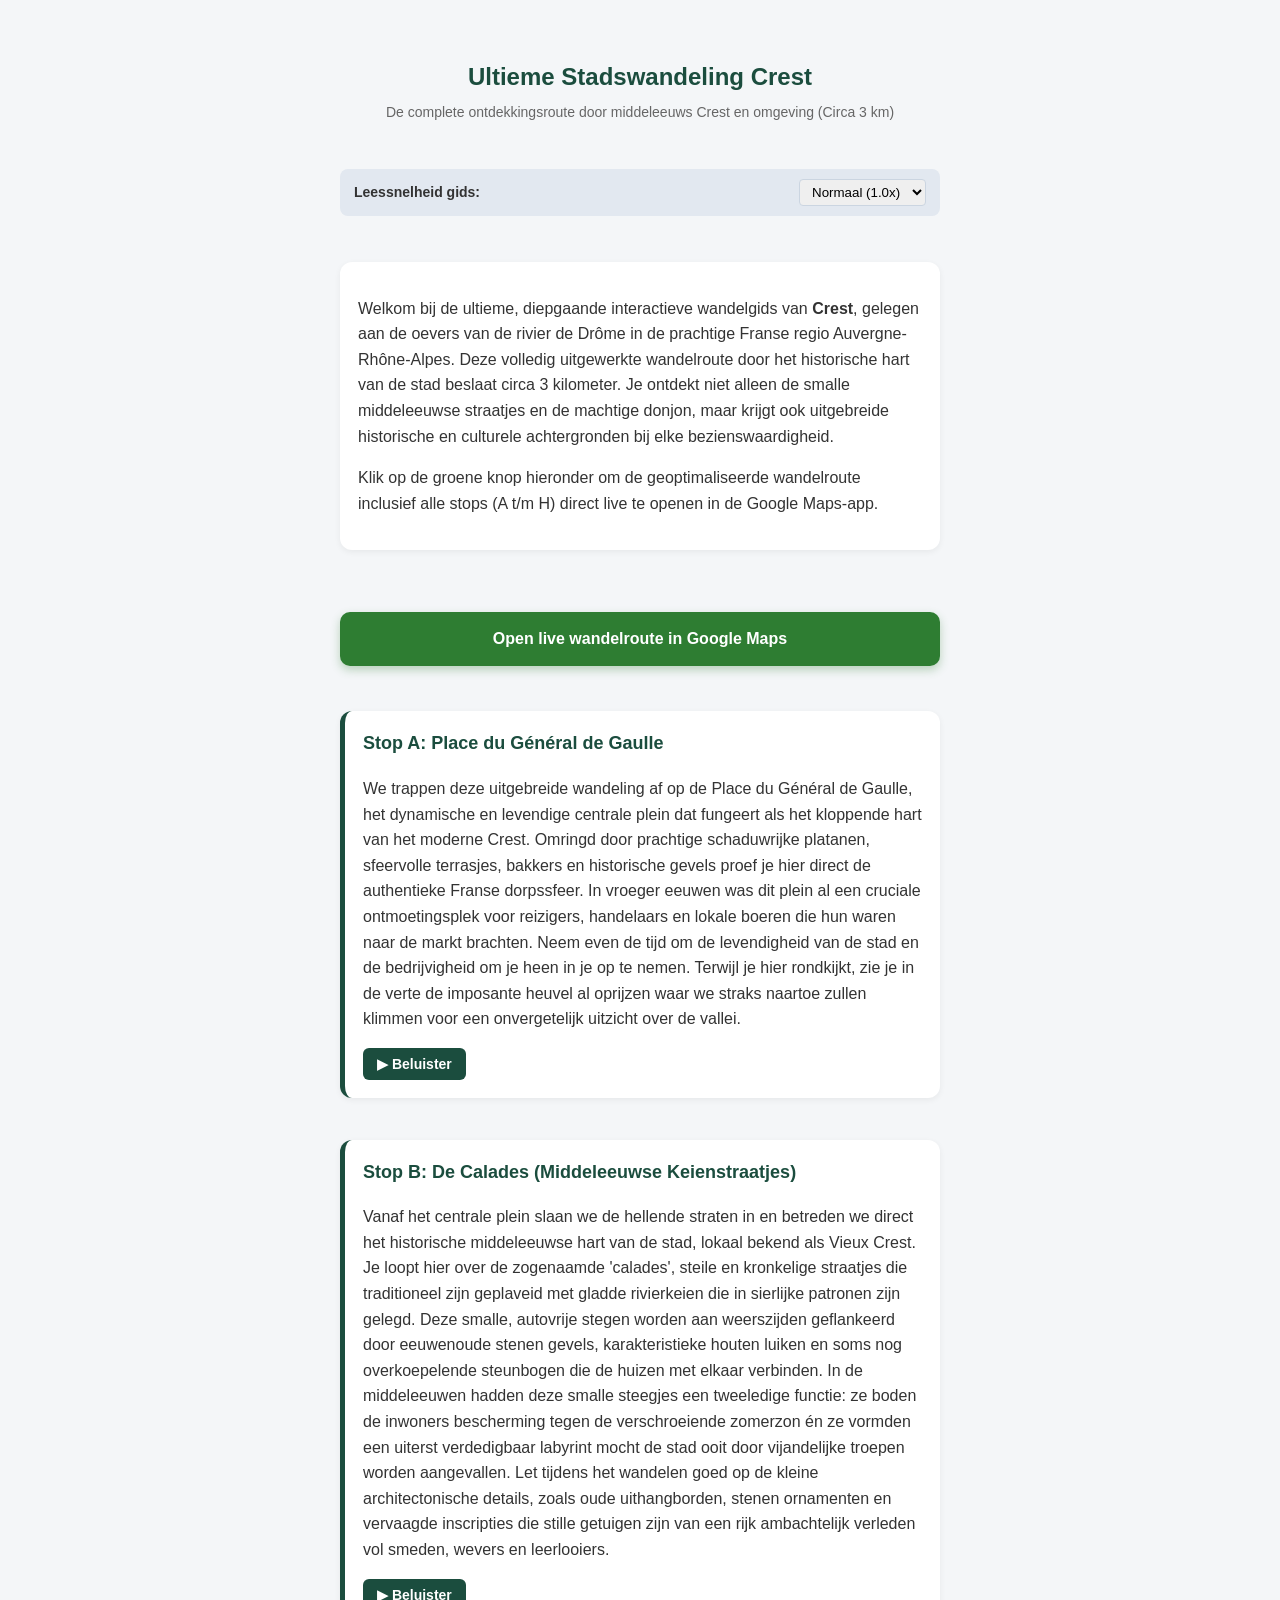
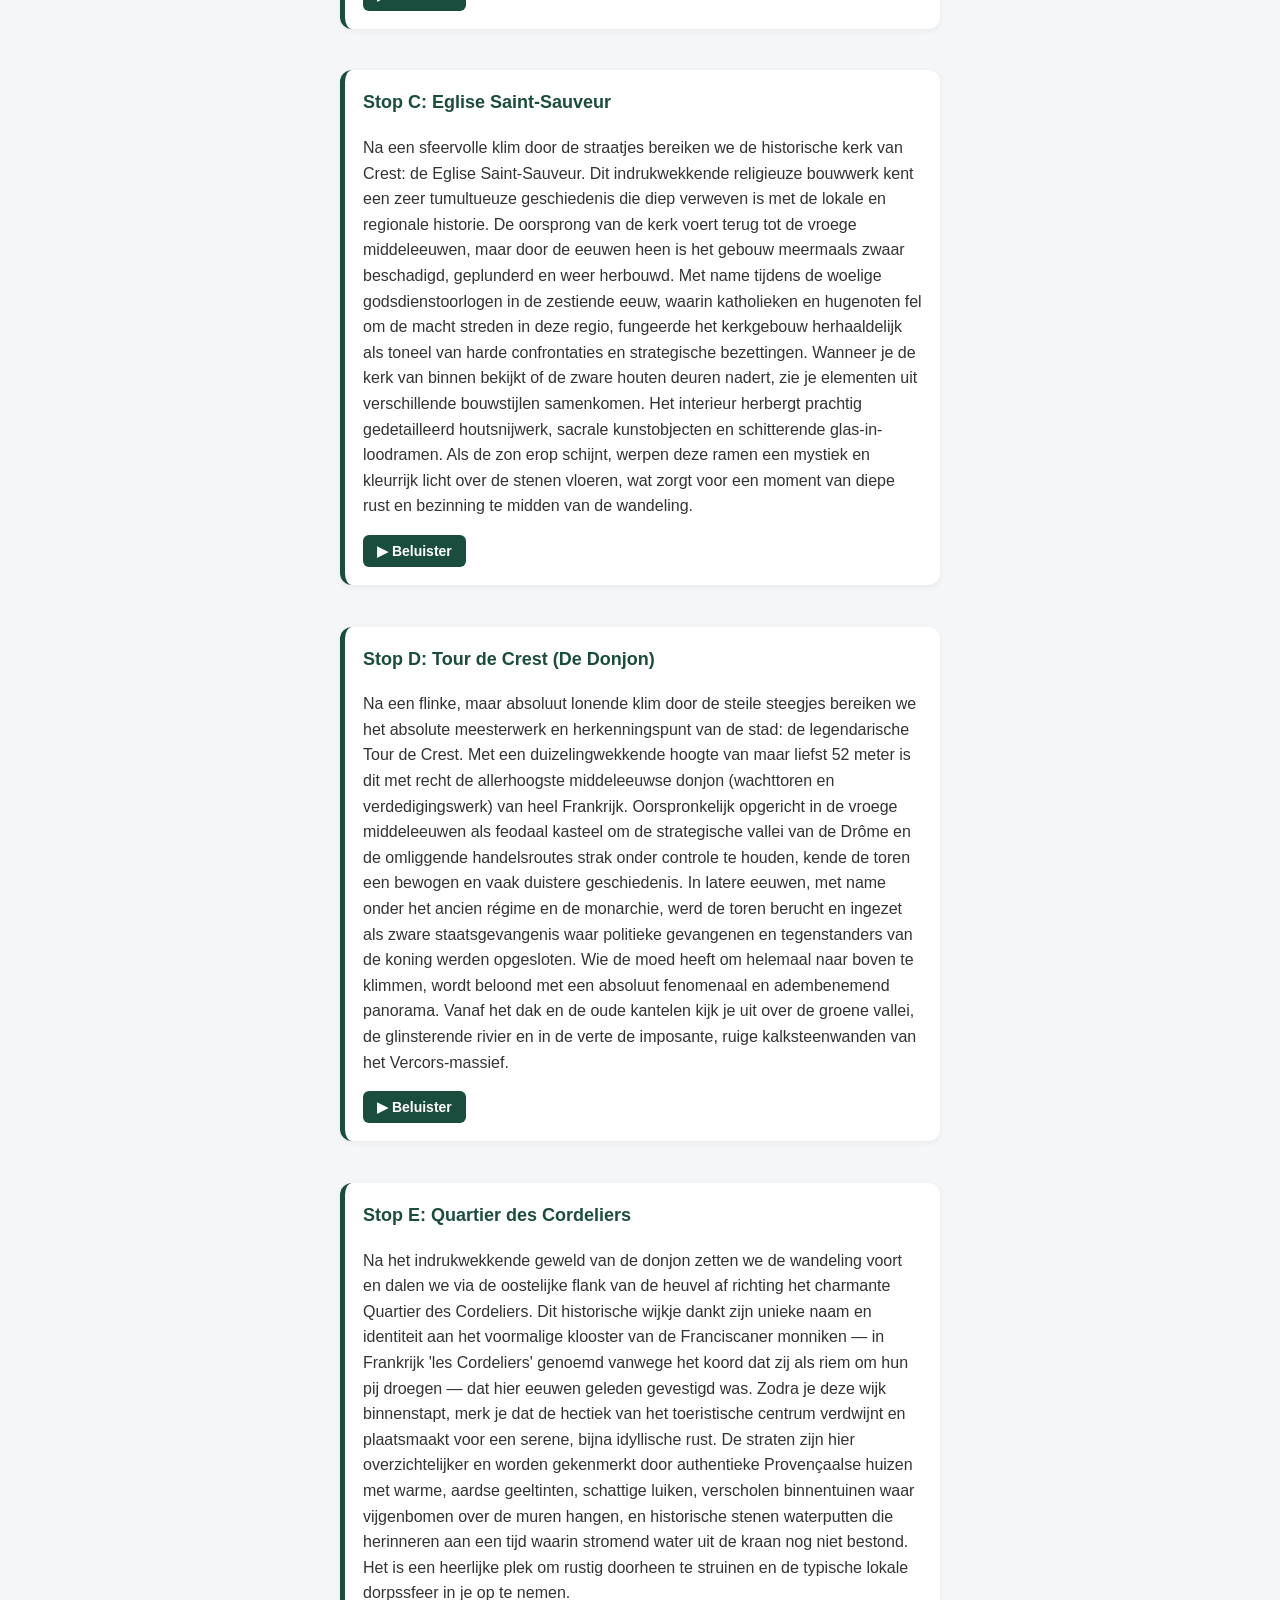
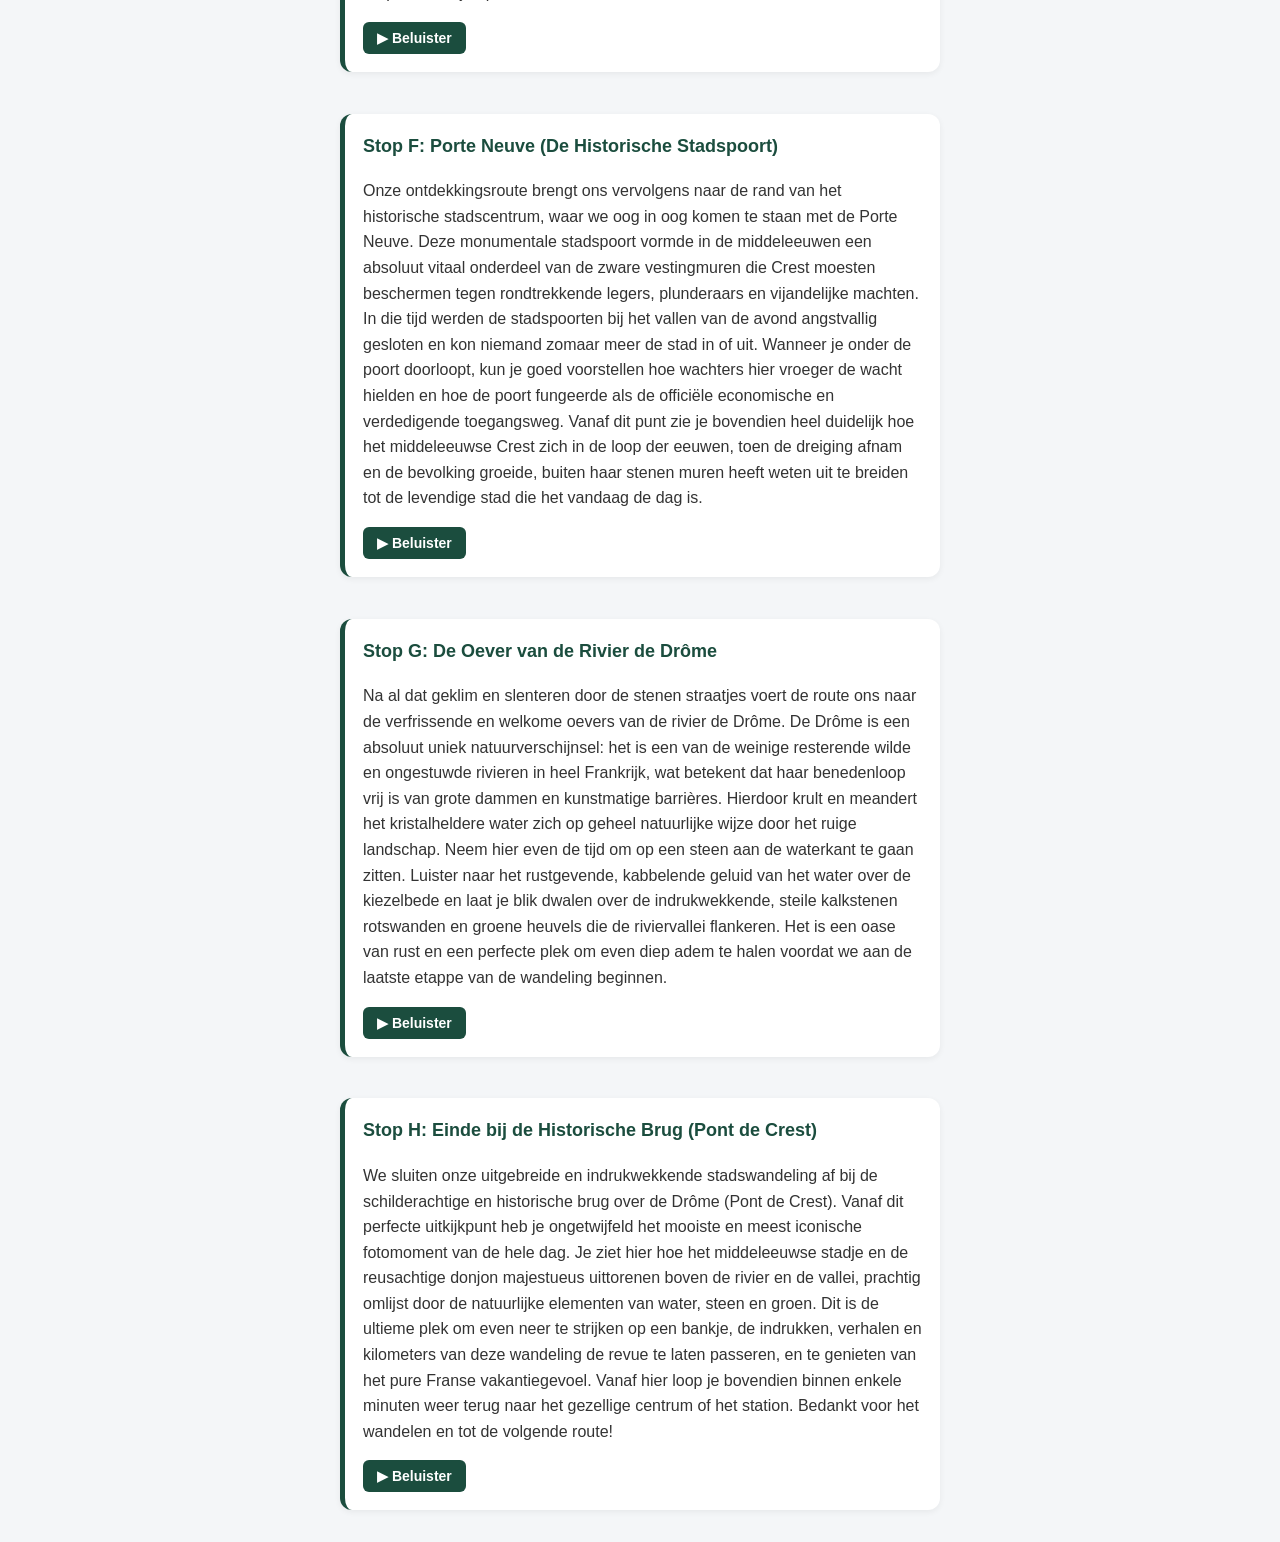
==== crest.html @ 2c59661a "Update crest.html" ====
<html lang="nl">
<head>
<meta charset="UTF-8">
<meta name="viewport" content="width=device-width, initial-scale=1.0">
<title>Ultieme Stadswandeling Crest</title>
<style>
:root {
--primary-color: #1b4d3e;
--primary-dark: #123328;
--accent-color: #2e7d32;
--bg-color: #f4f6f8;
--card-bg: #ffffff;
--text-color: #333333;
}
body {
font-family: -apple-system, BlinkMacSystemFont, "Segoe UI", Roboto, Helvetica, Arial, sans-serif;
padding: 16px;
line-height: 1.6;
color: var(--text-color);
max-width: 600px;
margin: auto;
background-color: var(--bg-color);
}
h1 {
color: var(--primary-color);
font-size: 24px;
text-align: center;
margin-bottom: 5px;
}
.subtitle {
text-align: center;
color: #666;
font-size: 14px;
margin-bottom: 20px;
}
.intro, .stop {
background: var(--card-bg);
padding: 18px;
border-radius: 12px;
margin-bottom: 16px;
box-shadow: 0 2px 6px rgba(0,0,0,0.06);
}
.stop {
border-left: 5px solid var(--primary-color);
}
.stop h3 {
margin-top: 0;
color: var(--primary-color);
font-size: 18px;
}
.btn-green {
display: block;
background-color: var(--accent-color);
color: white;
padding: 14px 20px;
text-align: center;
text-decoration: none;
font-size: 16px;
font-weight: bold;
border-radius: 10px;
margin: 20px 0;
box-shadow: 0 4px 10px rgba(46,125,50,0.3);
}
.audio-controls {
display: flex;
gap: 10px;
margin-top: 12px;
}
button.audio-btn {
background-color: var(--primary-color);
color: white;
border: none;
padding: 8px 14px;
border-radius: 6px;
cursor: pointer;
font-weight: bold;
font-size: 14px;
display: inline-flex;
align-items: center;
gap: 6px;
}
button.audio-btn.pause {
background-color: #d97706;
}
.settings-box {
background: #e2e8f0;
padding: 10px 14px;
border-radius: 8px;
margin-bottom: 20px;
font-size: 14px;
display: flex;
justify-content: space-between;
align-items: center;
}
.settings-box select {
padding: 4px 8px;
border-radius: 4px;
border: 1px solid #cbd5e1;
}
</style>
</head>
<body>
​<h1>Ultieme Stadswandeling Crest</h1>
<div class="subtitle">De complete ontdekkingsroute door middeleeuws Crest en omgeving (Circa 3 km)</div>
​<div class="settings-box">
<label for="speedSelect"><strong>Leessnelheid gids:</strong></label>
<select id="speedSelect" onchange="updateSpeed()">
<option value="0.8">Rustig (0.8x)</option>
<option value="1.0" selected>Normaal (1.0x)</option>
<option value="1.2">Vlot (1.2x)</option>
</select>
</div>
​<div class="intro">
<p>Welkom bij de ultieme, diepgaande interactieve wandelgids van <strong>Crest</strong>, gelegen aan de oevers van de rivier de Drôme in de prachtige Franse regio Auvergne-Rhône-Alpes. Deze volledig uitgewerkte wandelroute door het historische hart van de stad beslaat circa 3 kilometer. Je ontdekt niet alleen de smalle middeleeuwse straatjes en de machtige donjon, maar krijgt ook uitgebreide historische en culturele achtergronden bij elke bezienswaardigheid.</p>
<p>Klik op de groene knop hieronder om de geoptimaliseerde wandelroute inclusief alle stops (A t/m H) direct live te openen in de Google Maps-app.</p>
</div>
​<!-- Volledige Google Maps route-link met alle stops A t/m H verwerkt -->
<a class="btn-green" href="[https://www.google.com/maps/dir/?api=1&origin=Place+du+G%C3%A9n%C3%A9ral+de+Gaulle,+Crest,+France&destination=Pont+de+Crest,+Crest,+France&waypoints=Vieux+Crest,+Crest,+France](https://www.google.com/maps/dir/?api=1&origin=Place+du+G%C3%A9n%C3%A9ral+de+Gaulle,+Crest,+France&destination=Pont+de+Crest,+Crest,+France&waypoints=Vieux+Crest,+Crest,+France)|Eglise+Saint-Sauveur,+Crest,+France|Tour+de+Crest,+Crest,+France|Quartier+des+Cordeliers,+Crest,+France|Porte+Neuve,+Crest,+France|Quai+B%C3%A9ranger,+Crest,+France&travelmode=walking" target="_blank">Open live wandelroute in Google Maps</a>
​<div class="stop">
<h3>Stop A: Place du Général de Gaulle</h3>
<p>We trappen deze uitgebreide wandeling af op de Place du Général de Gaulle, het dynamische en levendige centrale plein dat fungeert als het kloppende hart van het moderne Crest. Omringd door prachtige schaduwrijke platanen, sfeervolle terrasjes, bakkers en historische gevels proef je hier direct de authentieke Franse dorpssfeer. In vroeger eeuwen was dit plein al een cruciale ontmoetingsplek voor reizigers, handelaars en lokale boeren die hun waren naar de markt brachten. Neem even de tijd om de levendigheid van de stad en de bedrijvigheid om je heen in je op te nemen. Terwijl je hier rondkijkt, zie je in de verte de imposante heuvel al oprijzen waar we straks naartoe zullen klimmen voor een onvergetelijk uitzicht over de vallei.</p>
<div class="audio-controls">
<button class="audio-btn" onclick="speakText(this, 'We trappen deze uitgebreide wandeling af op de Place du Général de Gaulle, het dynamische en levendige centrale plein dat fungeert als het kloppende hart van het moderne Crest. Omringd door prachtige schaduwrijke platanen, sfeervolle terrasjes, bakkers en historische gevels proef je hier direct de authentieke Franse dorpssfeer. In vroeger eeuwen was dit plein al een cruciale ontmoetingsplek voor reizigers, handelaars en lokale boeren die hun waren naar de markt brachten. Neem even de tijd om de levendigheid van de stad en de bedrijvigheid om je heen in je op te nemen. Terwijl je hier rondkijkt, zie je in de verte de imposante heuvel al oprijzen waar we straks naartoe zullen klimmen voor een onvergetelijk uitzicht over de vallei.')">▶ Beluister</button>
</div>
</div>
​<div class="stop">
<h3>Stop B: De Calades (Middeleeuwse Keienstraatjes)</h3>
<p>Vanaf het centrale plein slaan we de hellende straten in en betreden we direct het historische middeleeuwse hart van de stad, lokaal bekend als Vieux Crest. Je loopt hier over de zogenaamde 'calades', steile en kronkelige straatjes die traditioneel zijn geplaveid met gladde rivierkeien die in sierlijke patronen zijn gelegd. Deze smalle, autovrije stegen worden aan weerszijden geflankeerd door eeuwenoude stenen gevels, karakteristieke houten luiken en soms nog overkoepelende steunbogen die de huizen met elkaar verbinden. In de middeleeuwen hadden deze smalle steegjes een tweeledige functie: ze boden de inwoners bescherming tegen de verschroeiende zomerzon én ze vormden een uiterst verdedigbaar labyrint mocht de stad ooit door vijandelijke troepen worden aangevallen. Let tijdens het wandelen goed op de kleine architectonische details, zoals oude uithangborden, stenen ornamenten en vervaagde inscripties die stille getuigen zijn van een rijk ambachtelijk verleden vol smeden, wevers en leerlooiers.</p>
<div class="audio-controls">
<button class="audio-btn" onclick="speakText(this, 'Vanaf het centrale plein slaan we de hellende straten in en betreden we direct het historische middeleeuwse hart van de stad, lokaal bekend als Vieux Crest. Je loopt hier over de zogenaamde calades, steile en kronkelige straatjes die traditioneel zijn geplaveid met gladde rivierkeien die in sierlijke patronen zijn gelegd. Deze smalle, autovrije stegen worden aan weerszijden geflankeerd door eeuwenoude stenen gevels, karakteristieke houten luiken en soms nog overkoepelende steunbogen die de huizen met elkaar verbinden. In de middeleeuwen hadden deze smalle steegjes een tweeledige functie: ze boden de inwoners bescherming tegen de verschroeiende zomerzon én ze vormden een uiterst verdedigbaar labyrint mocht de stad ooit door vijandelijke troepen worden aangevallen. Let tijdens het wandelen goed op de kleine architectonische details, zoals oude uithangborden, stenen ornamenten en vervaagde inscripties die stille getuigen zijn van een rijk ambachtelijk verleden vol smeden, wevers en leerlooiers.')">▶ Beluister</button>
</div>
</div>
​<div class="stop">
<h3>Stop C: Eglise Saint-Sauveur</h3>
<p>Na een sfeervolle klim door de straatjes bereiken we de historische kerk van Crest: de Eglise Saint-Sauveur. Dit indrukwekkende religieuze bouwwerk kent een zeer tumultueuze geschiedenis die diep verweven is met de lokale en regionale historie. De oorsprong van de kerk voert terug tot de vroege middeleeuwen, maar door de eeuwen heen is het gebouw meermaals zwaar beschadigd, geplunderd en weer herbouwd. Met name tijdens de woelige godsdienstoorlogen in de zestiende eeuw, waarin katholieken en hugenoten fel om de macht streden in deze regio, fungeerde het kerkgebouw herhaaldelijk als toneel van harde confrontaties en strategische bezettingen. Wanneer je de kerk van binnen bekijkt of de zware houten deuren nadert, zie je elementen uit verschillende bouwstijlen samenkomen. Het interieur herbergt prachtig gedetailleerd houtsnijwerk, sacrale kunstobjecten en schitterende glas-in-loodramen. Als de zon erop schijnt, werpen deze ramen een mystiek en kleurrijk licht over de stenen vloeren, wat zorgt voor een moment van diepe rust en bezinning te midden van de wandeling.</p>
<div class="audio-controls">
<button class="audio-btn" onclick="speakText(this, 'Na een sfeervolle klim door de straatjes bereiken we de historische kerk van Crest: de Eglise Saint-Sauveur. Dit indrukwekkende religieuze bouwwerk kent een zeer tumultueuze geschiedenis die diep verweven is met de lokale en regionale historie. De oorsprong van de kerk voert terug tot de vroege middeleeuwen, maar door de eeuwen heen is het gebouw meermaals zwaar beschadigd, geplunderd en weer herbouwd. Met name tijdens de woelige godsdienstoorlogen in de zestiende eeuw, waarin katholieken en hugenoten fel om de macht streden in deze regio, fungeerde het kerkgebouw herhaaldelijk als toneel van harde confrontaties en strategische bezettingen. Wanneer je de kerk van binnen bekijkt of de zware houten deuren nadert, zie je elementen uit verschillende bouwstijlen samenkomen. Het interieur herbergt prachtig gedetailleerd houtsnijwerk, sacrale kunstobjecten en schitterende glas-in-loodramen. Als de zon erop schijnt, werpen deze ramen een mystiek en kleurrijk licht over de stenen vloeren, wat zorgt voor een moment van diepe rust en bezinning te midden van de wandeling.')">▶ Beluister</button>
</div>
</div>
​<div class="stop">
<h3>Stop D: Tour de Crest (De Donjon)</h3>
<p>Na een flinke, maar absoluut lonende klim door de steile steegjes bereiken we het absolute meesterwerk en herkenningspunt van de stad: de legendarische Tour de Crest. Met een duizelingwekkende hoogte van maar liefst 52 meter is dit met recht de allerhoogste middeleeuwse donjon (wachttoren en verdedigingswerk) van heel Frankrijk. Oorspronkelijk opgericht in de vroege middeleeuwen als feodaal kasteel om de strategische vallei van de Drôme en de omliggende handelsroutes strak onder controle te houden, kende de toren een bewogen en vaak duistere geschiedenis. In latere eeuwen, met name onder het ancien régime en de monarchie, werd de toren berucht en ingezet als zware staatsgevangenis waar politieke gevangenen en tegenstanders van de koning werden opgesloten. Wie de moed heeft om helemaal naar boven te klimmen, wordt beloond met een absoluut fenomenaal en adembenemend panorama. Vanaf het dak en de oude kantelen kijk je uit over de groene vallei, de glinsterende rivier en in de verte de imposante, ruige kalksteenwanden van het Vercors-massief.</p>
<div class="audio-controls">
<button class="audio-btn" onclick="speakText(this, 'Na een flinke, maar absoluut lonende klim door de steile steegjes bereiken we het absolute meesterwerk en herkenningspunt van de stad: de legendarische Tour de Crest. Met een duizelingwekkende hoogte van maar liefst 52 meter is dit met recht de allerhoogste middeleeuwse donjon van heel Frankrijk. Oorspronkelijk opgericht in de vroege middeleeuwen als feodaal kasteel om de strategische vallei van de Drôme en de omliggende handelsroutes strak onder controle te houden, kende de toren een bewogen en vaak duistere geschiedenis. In latere eeuwen, met name onder het ancien régime en de monarchie, werd de toren berucht en ingezet als zware staatsgevangenis waar politieke gevangenen en tegenstanders van de koning werden opgesloten. Wie de moed heeft om helemaal naar boven te klimmen, wordt beloond met een absoluut fenomenaal en adembenemend panorama. Vanaf het dak en de oude kantelen kijk je uit over de groene vallei, de glinsterende rivier en in de verte de imposante, ruige kalksteenwanden van het Vercors-massief.')">▶ Beluister</button>
</div>
</div>
​<div class="stop">
<h3>Stop E: Quartier des Cordeliers</h3>
<p>Na het indrukwekkende geweld van de donjon zetten we de wandeling voort en dalen we via de oostelijke flank van de heuvel af richting het charmante Quartier des Cordeliers. Dit historische wijkje dankt zijn unieke naam en identiteit aan het voormalige klooster van de Franciscaner monniken — in Frankrijk 'les Cordeliers' genoemd vanwege het koord dat zij als riem om hun pij droegen — dat hier eeuwen geleden gevestigd was. Zodra je deze wijk binnenstapt, merk je dat de hectiek van het toeristische centrum verdwijnt en plaatsmaakt voor een serene, bijna idyllische rust. De straten zijn hier overzichtelijker en worden gekenmerkt door authentieke Provençaalse huizen met warme, aardse geeltinten, schattige luiken, verscholen binnentuinen waar vijgenbomen over de muren hangen, en historische stenen waterputten die herinneren aan een tijd waarin stromend water uit de kraan nog niet bestond. Het is een heerlijke plek om rustig doorheen te struinen en de typische lokale dorpssfeer in je op te nemen.</p>
<div class="audio-controls">
<button class="audio-btn" onclick="speakText(this, 'Na het indrukwekkende geweld van de donjon zetten we de wandeling voort en dalen we via de oostelijke flank van de heuvel af richting het charmante Quartier des Cordeliers. Dit historische wijkje dankt zijn unieke naam en identiteit aan het voormalige klooster van de Franciscaner monniken, die hier eeuwen geleden gevestigd waren. Zodra je deze wijk binnenstapt, merk je dat de hectiek van het toeristische centrum verdwijnt en plaatsmaakt voor een serene, bijna idyllische rust. De straten zijn hier overzichtelijker en worden gekenmerkt door authentieke Provençaalse huizen met warme aardse geeltinten, schattige luiken, verscholen binnentuinen waar vijgenbomen over de muren hangen, en historische stenen waterputten die herinneren aan een tijd waarin stromend water uit de kraan nog niet bestond. Het is een heerlijke plek om rustig doorheen te struinen en de typische lokale dorpssfeer in je op te nemen.')">▶ Beluister</button>
</div>
</div>
​<div class="stop">
<h3>Stop F: Porte Neuve (De Historische Stadspoort)</h3>
<p>Onze ontdekkingsroute brengt ons vervolgens naar de rand van het historische stadscentrum, waar we oog in oog komen te staan met de Porte Neuve. Deze monumentale stadspoort vormde in de middeleeuwen een absoluut vitaal onderdeel van de zware vestingmuren die Crest moesten beschermen tegen rondtrekkende legers, plunderaars en vijandelijke machten. In die tijd werden de stadspoorten bij het vallen van de avond angstvallig gesloten en kon niemand zomaar meer de stad in of uit. Wanneer je onder de poort doorloopt, kun je goed voorstellen hoe wachters hier vroeger de wacht hielden en hoe de poort fungeerde als de officiële economische en verdedigende toegangsweg. Vanaf dit punt zie je bovendien heel duidelijk hoe het middeleeuwse Crest zich in de loop der eeuwen, toen de dreiging afnam en de bevolking groeide, buiten haar stenen muren heeft weten uit te breiden tot de levendige stad die het vandaag de dag is.</p>
<div class="audio-controls">
<button class="audio-btn" onclick="speakText(this, 'Onze ontdekkingsroute brengt ons vervolgens naar de rand van het historische stadscentrum, waar we oog in oog komen te staan met de Porte Neuve. Deze monumentale stadspoort vormde in de middeleeuwen een absoluut vitaal onderdeel van de zware vestingmuren die Crest moesten beschermen tegen rondtrekkende legers, plunderaars en vijandelijke machten. In die tijd werden de stadspoorten bij het vallen van de avond angstvallig gesloten en kon niemand zomaar meer de stad in of uit. Wanneer je onder de poort doorloopt, kun je goed voorstellen hoe wachters hier vroeger de wacht hielden en hoe de poort fungeerde als de officiële economische en verdedigende toegangsweg. Vanaf dit punt zie je bovendien heel duidelijk hoe het middeleeuwse Crest zich in de loop der eeuwen, toen de dreiging afnam en de bevolking groeide, buiten haar stenen muren heeft weten uit te breiden tot de levendige stad die het vandaag de dag is.')">▶ Beluister</button>
</div>
</div>
​<div class="stop">
<h3>Stop G: De Oever van de Rivier de Drôme</h3>
<p>Na al dat geklim en slenteren door de stenen straatjes voert de route ons naar de verfrissende en welkome oevers van de rivier de Drôme. De Drôme is een absoluut uniek natuurverschijnsel: het is een van de weinige resterende wilde en ongestuwde rivieren in heel Frankrijk, wat betekent dat haar benedenloop vrij is van grote dammen en kunstmatige barrières. Hierdoor krult en meandert het kristalheldere water zich op geheel natuurlijke wijze door het ruige landschap. Neem hier even de tijd om op een steen aan de waterkant te gaan zitten. Luister naar het rustgevende, kabbelende geluid van het water over de kiezelbede en laat je blik dwalen over de indrukwekkende, steile kalkstenen rotswanden en groene heuvels die de riviervallei flankeren. Het is een oase van rust en een perfecte plek om even diep adem te halen voordat we aan de laatste etappe van de wandeling beginnen.</p>
<div class="audio-controls">
<button class="audio-btn" onclick="speakText(this, 'Na al dat geklim en slenteren door de stenen straatjes voert de route ons naar de verfrissende en welkome oevers van de rivier de Drôme. De Drôme is een absoluut uniek natuurverschijnsel: het is een van de weinige resterende wilde en ongestuwde rivieren in heel Frankrijk, wat betekent dat haar benedenloop vrij is van grote dammen en kunstmatige barrières. Hierdoor krult en meandert het kristalheldere water zich op geheel natuurlijke wijze door het ruige landschap. Neem hier even de tijd om op een steen aan de waterkant te gaan zitten. Luister naar het rustgevende, kabbelende geluid van het water over de kiezelbede en laat je blik dwalen over de indrukwekkende, steile kalkstenen rotswanden en groene heuvels die de riviervallei flankeren. Het is een oase van rust en een perfecte plek om even diep adem te halen voordat we aan de laatste etappe van de wandeling beginnen.')">▶ Beluister</button>
</div>
</div>
​<div class="stop">
<h3>Stop H: Einde bij de Historische Brug (Pont de Crest)</h3>
<p>We sluiten onze uitgebreide en indrukwekkende stadswandeling af bij de schilderachtige en historische brug over de Drôme (Pont de Crest). Vanaf dit perfecte uitkijkpunt heb je ongetwijfeld het mooiste en meest iconische fotomoment van de hele dag. Je ziet hier hoe het middeleeuwse stadje en de reusachtige donjon majestueus uittorenen boven de rivier en de vallei, prachtig omlijst door de natuurlijke elementen van water, steen en groen. Dit is de ultieme plek om even neer te strijken op een bankje, de indrukken, verhalen en kilometers van deze wandeling de revue te laten passeren, en te genieten van het pure Franse vakantiegevoel. Vanaf hier loop je bovendien binnen enkele minuten weer terug naar het gezellige centrum of het station. Bedankt voor het wandelen en tot de volgende route!</p>
<div class="audio-controls"> 
<button class="audio-btn" onclick="speakText(this, 'We sluiten onze uitgebreide en indrukwekkende stadswandeling af bij de schilderachtige en historische brug over de Drôme. Vanaf dit perfecte uitkijkpunt heb je ongetwijfeld het mooiste en meest iconische fotomoment van de hele dag. Je ziet hier hoe het middeleeuwse stadje en de reusachtige donjon majestueus uittorenen boven de rivier en de vallei, prachtig omlijst door de natuurlijke elementen van water, steen en groen. Dit is de ultieme plek om even neer te strijken op een bankje, de indrukken, verhalen en kilometers van deze wandeling de revue te laten passeren, en te genieten van het pure Franse vakantiegevoel. Vanaf hier loop je bovendien binnen enkele minuten weer terug naar het gezellige centrum of het station. Bedankt voor het wandelen en tot de volgende route!')">▶ Beluister</button>
</div>
</div>
<script>
let currentUtterance = null;
let speechRate = 1.0;
function updateSpeed() {
speechRate = parseFloat(document.getElementById('speedSelect').value);
}
function speakText(button, text) {
if (!('speechSynthesis' in window)) {
alert("Spraak wordt helaas niet ondersteund door jouw browser.");
return;
}
if (window.speechSynthesis.speaking) {
window.speechSynthesis.cancel();
if (currentUtterance && currentUtterance.activeButton === button) {
button.innerHTML = "▶ Beluister";
button.classList.remove('pause');
currentUtterance = null;
return;
}
}
document.querySelectorAll('.audio-btn').forEach(btn => {
btn.innerHTML = "▶ Beluister";
btn.classList.remove('pause');
});
const utterance = new SpeechSynthesisUtterance(text);
utterance.lang = 'nl-NL';
utterance.rate = speechRate;
utterance.activeButton = button;
utterance.onend = function() {
button.innerHTML = "▶ Beluister";
button.classList.remove('pause');
currentUtterance = null;
};
currentUtterance = utterance;
button.innerHTML = "⏹ Stop";
button.classList.add('pause');
window.speechSynthesis.speak(utterance);
}
</script>
</body>
</html>
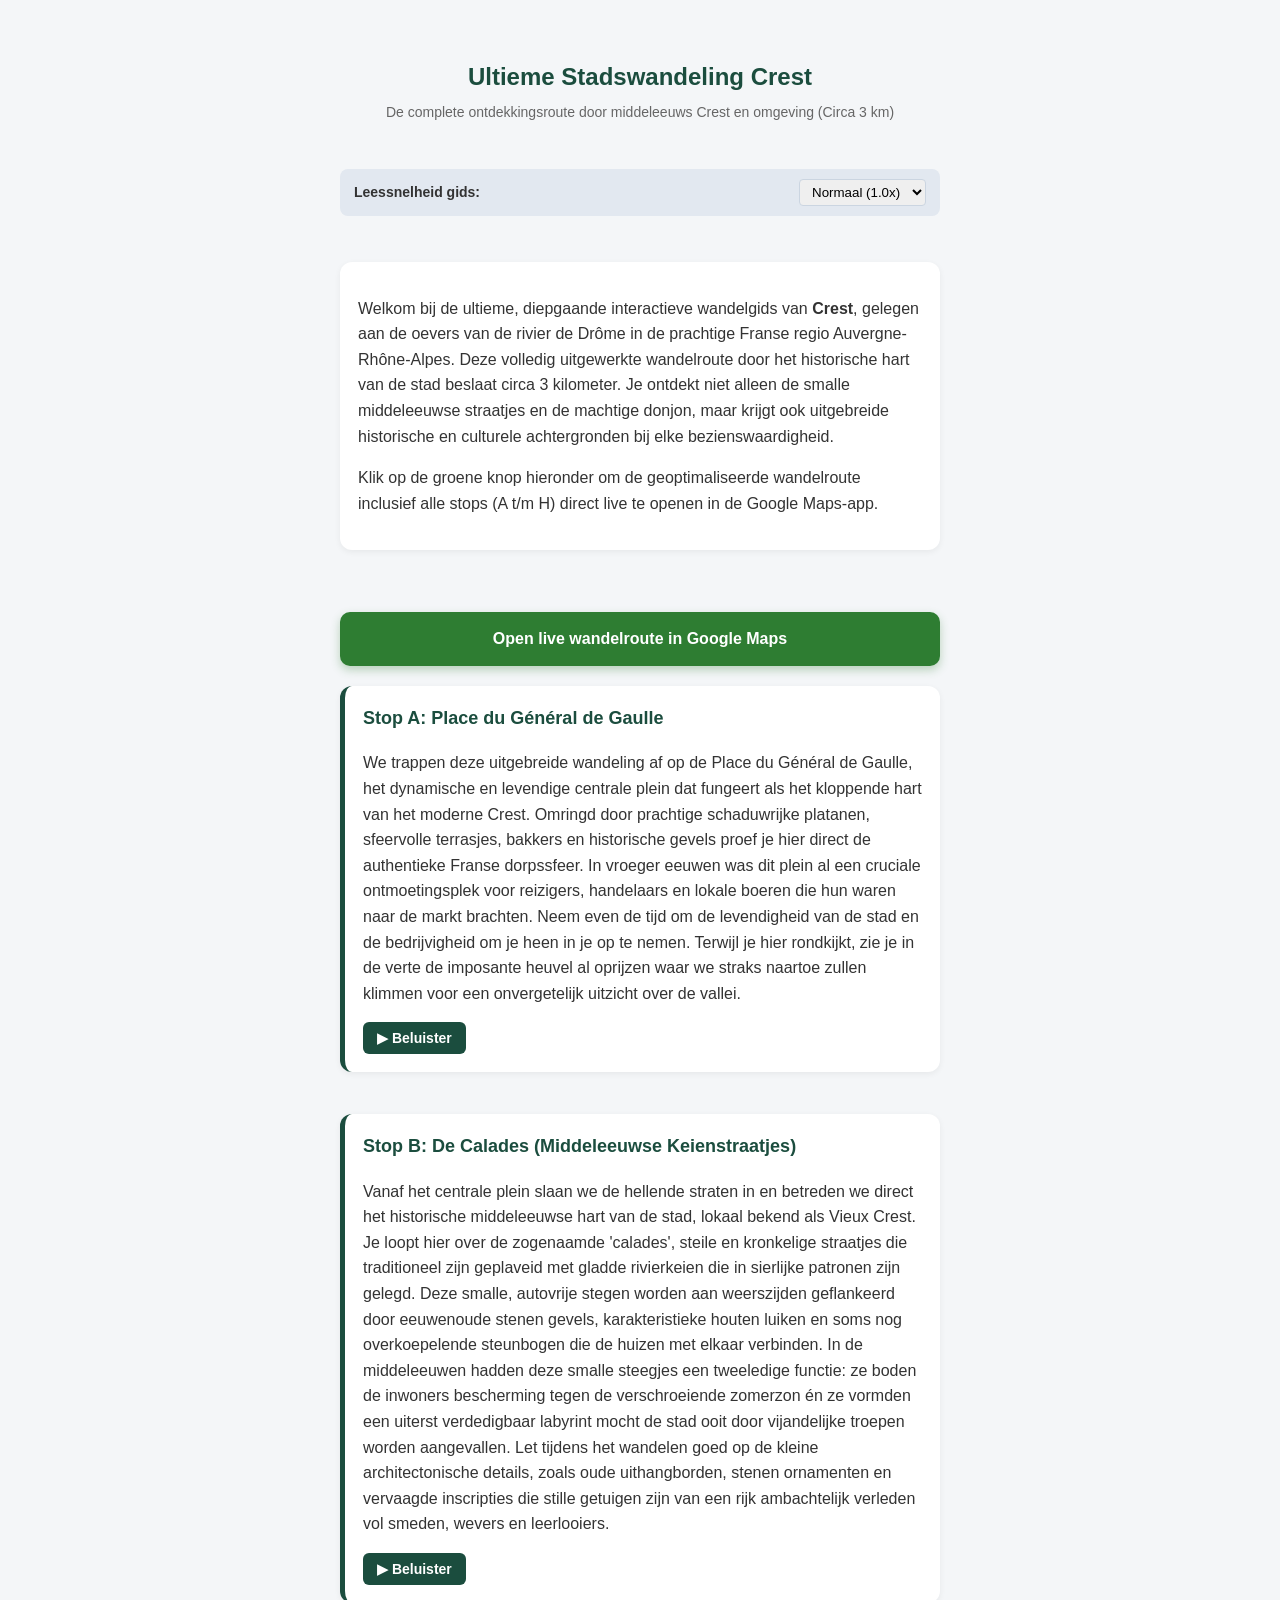
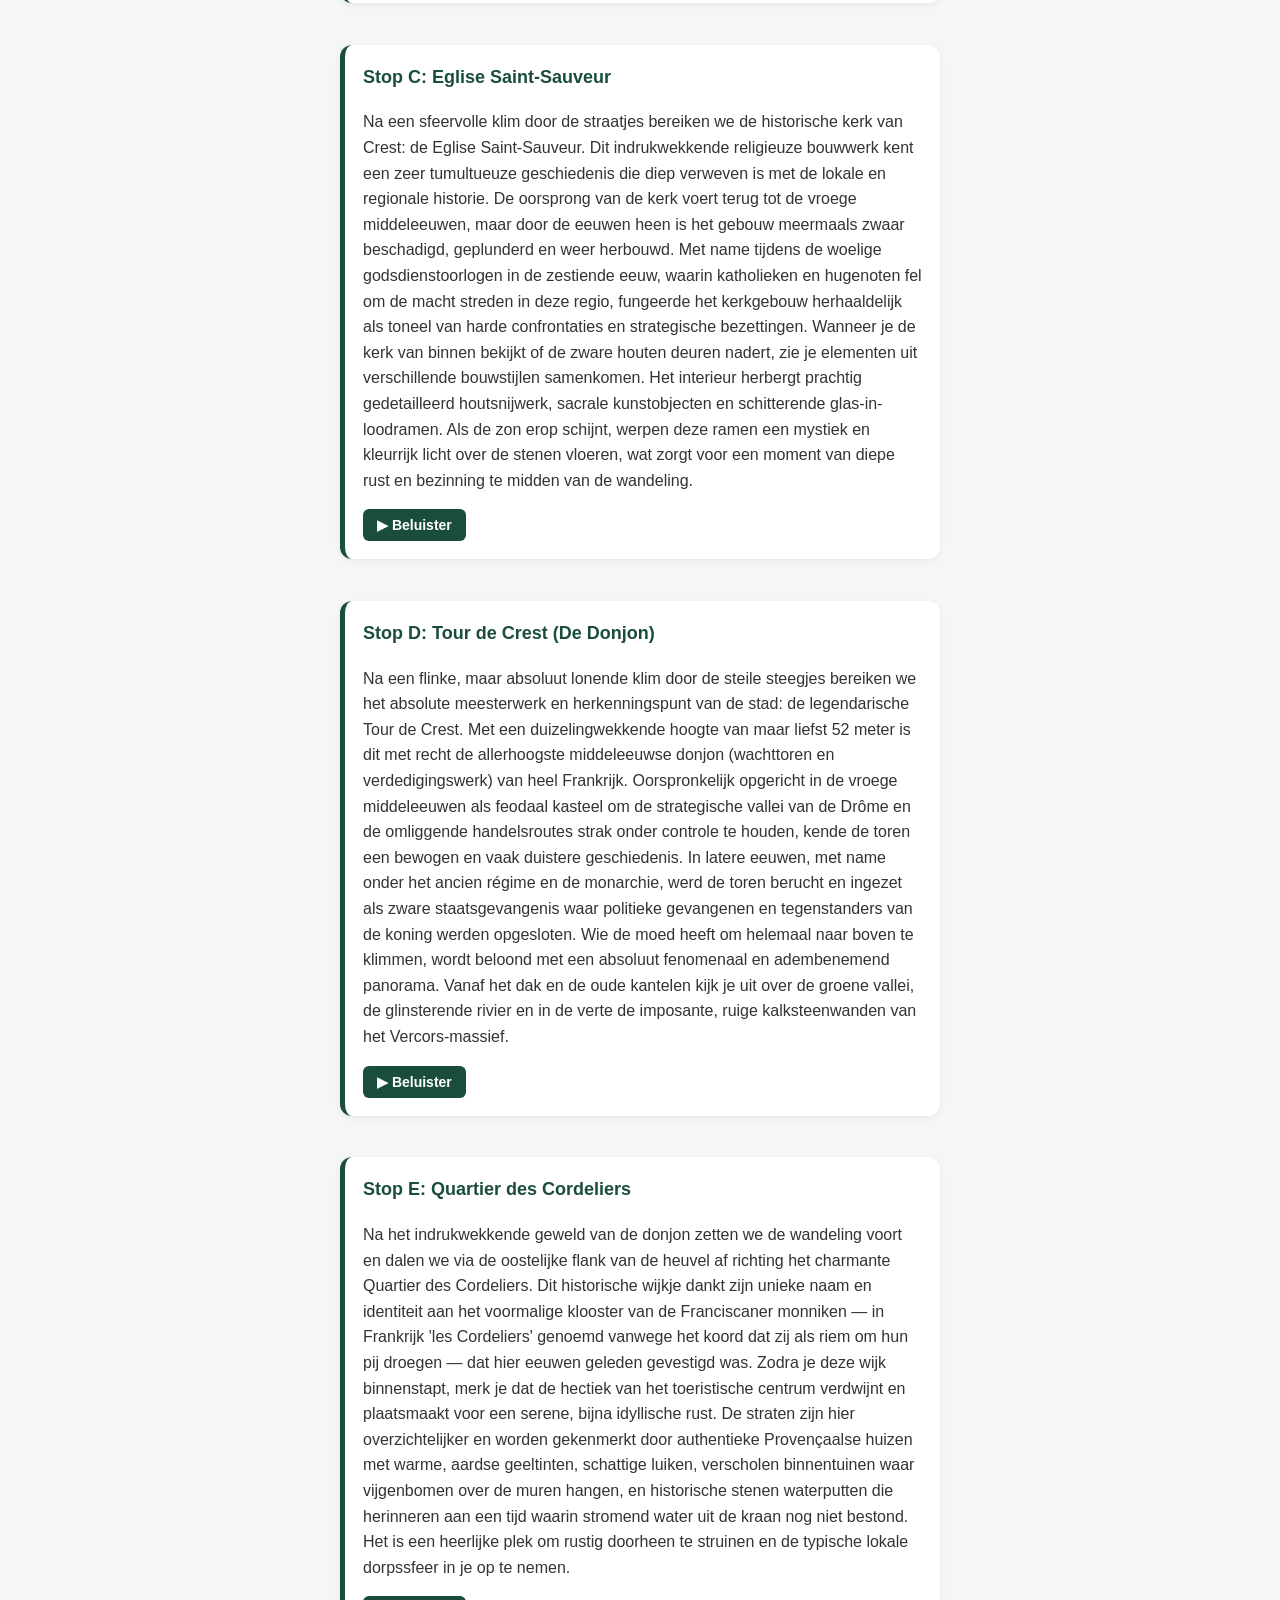
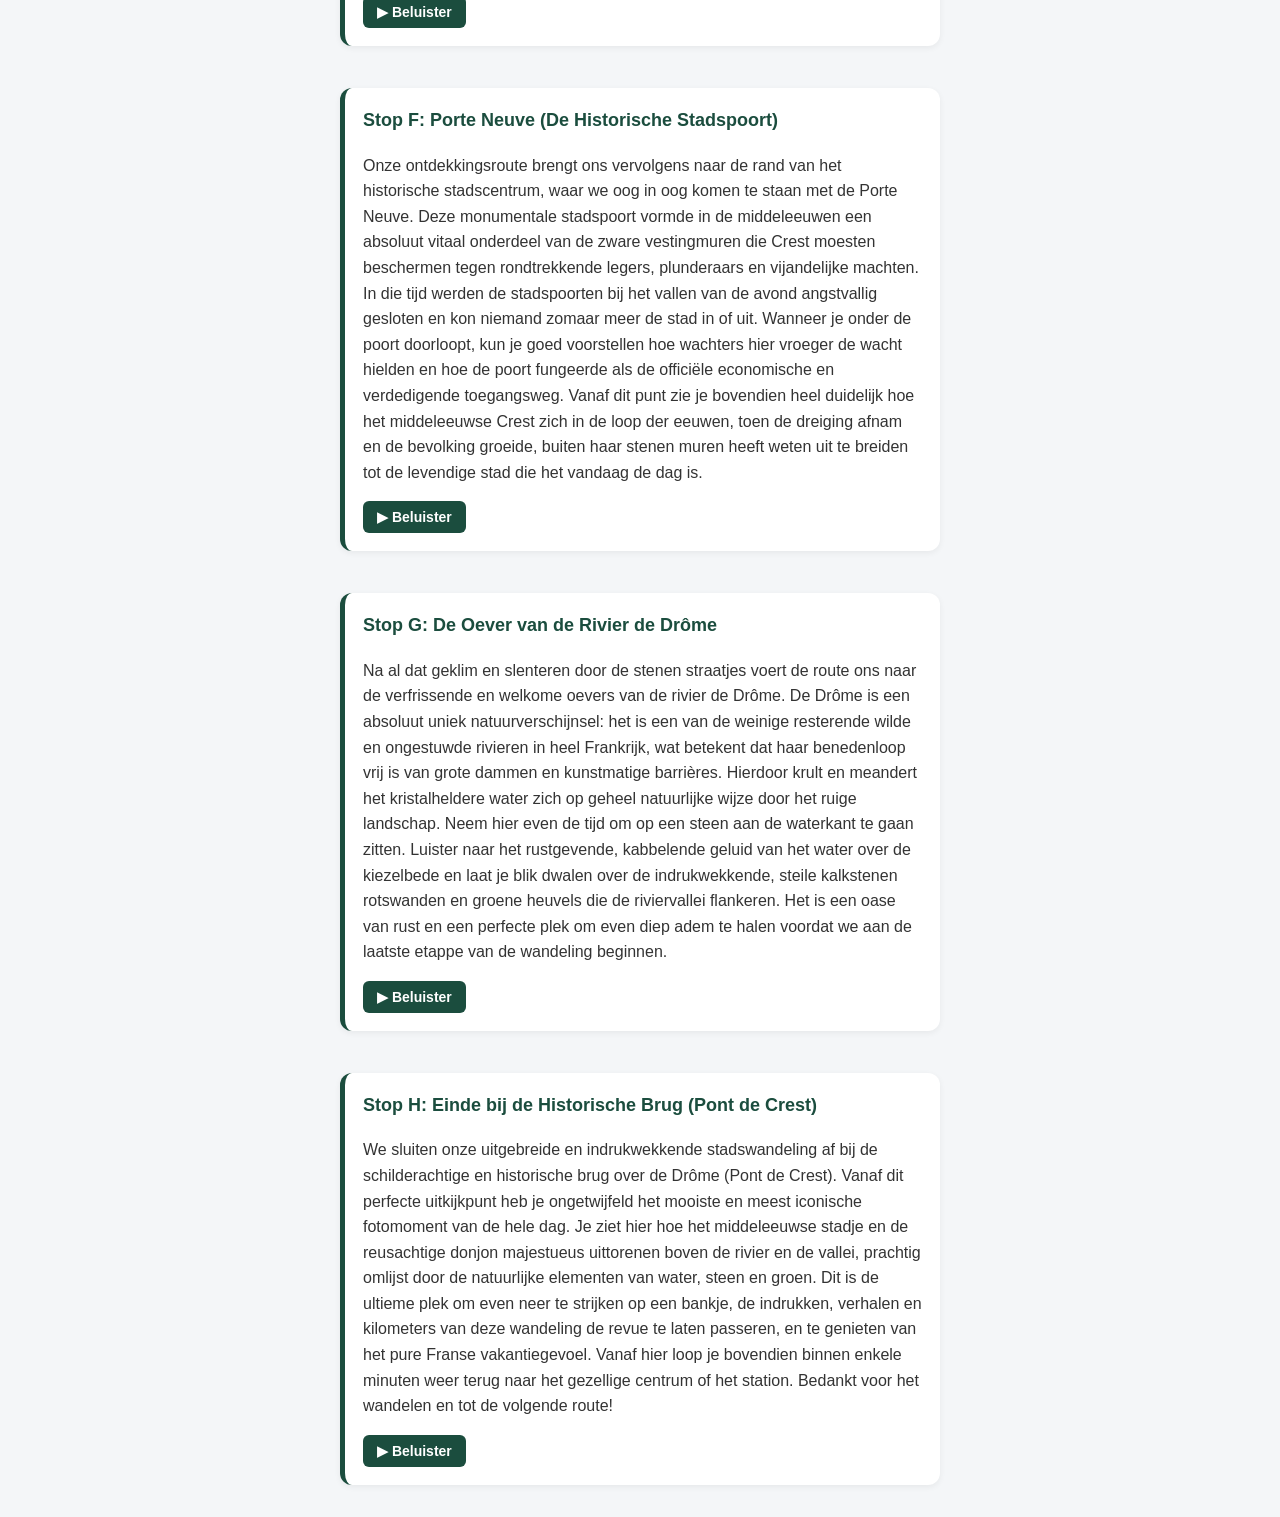
==== commit a63353d8: "Update crest.html" ====
--- a/crest.html
+++ b/crest.html
@@ -115,8 +115,8 @@
 <p>Klik op de groene knop hieronder om de geoptimaliseerde wandelroute inclusief alle stops (A t/m H) direct live te openen in de Google Maps-app.</p>
 </div>
 ​<!-- Volledige Google Maps route-link met alle stops A t/m H verwerkt -->
-<a class="btn-green" href="[https://www.google.com/maps/dir/?api=1&origin=Place+du+G%C3%A9n%C3%A9ral+de+Gaulle,+Crest,+France&destination=Pont+de+Crest,+Crest,+France&waypoints=Vieux+Crest,+Crest,+France](https://www.google.com/maps/dir/?api=1&origin=Place+du+G%C3%A9n%C3%A9ral+de+Gaulle,+Crest,+France&destination=Pont+de+Crest,+Crest,+France&waypoints=Vieux+Crest,+Crest,+France)|Eglise+Saint-Sauveur,+Crest,+France|Tour+de+Crest,+Crest,+France|Quartier+des+Cordeliers,+Crest,+France|Porte+Neuve,+Crest,+France|Quai+B%C3%A9ranger,+Crest,+France&travelmode=walking" target="_blank">Open live wandelroute in Google Maps</a>
-​<div class="stop">
+​<a class="btn-green" href="https://www.google.com/maps/dir/?api=1&origin=Place+du+G%C3%A9n%C3%A9ral+de+Gaulle%2C+26400+Crest%2C+France&destination=Pont+de+Crest%2C+26400+Crest%2C+France&waypoints=Rue+de+l%27H%C3%B4tel+de+Ville%2C+26400+Crest%2C+France%7C%C3%89glise+Saint-Sauveur%2C+26400+Crest%2C+France%7CTour+de+Crest%2C+26400+Crest%2C+France%7CRue+des+Cordeliers%2C+26400+Crest%2C+France%7CRue+Porte+Neuve%2C+26400+Crest%2C+France%7CQuai+B%C3%A9ranger%2C+26400+Crest%2C+France&travelmode=walking" target="_blank">Open live wandelroute in Google Maps</a>
+<div class="stop">
 <h3>Stop A: Place du Général de Gaulle</h3>
 <p>We trappen deze uitgebreide wandeling af op de Place du Général de Gaulle, het dynamische en levendige centrale plein dat fungeert als het kloppende hart van het moderne Crest. Omringd door prachtige schaduwrijke platanen, sfeervolle terrasjes, bakkers en historische gevels proef je hier direct de authentieke Franse dorpssfeer. In vroeger eeuwen was dit plein al een cruciale ontmoetingsplek voor reizigers, handelaars en lokale boeren die hun waren naar de markt brachten. Neem even de tijd om de levendigheid van de stad en de bedrijvigheid om je heen in je op te nemen. Terwijl je hier rondkijkt, zie je in de verte de imposante heuvel al oprijzen waar we straks naartoe zullen klimmen voor een onvergetelijk uitzicht over de vallei.</p>
 <div class="audio-controls">
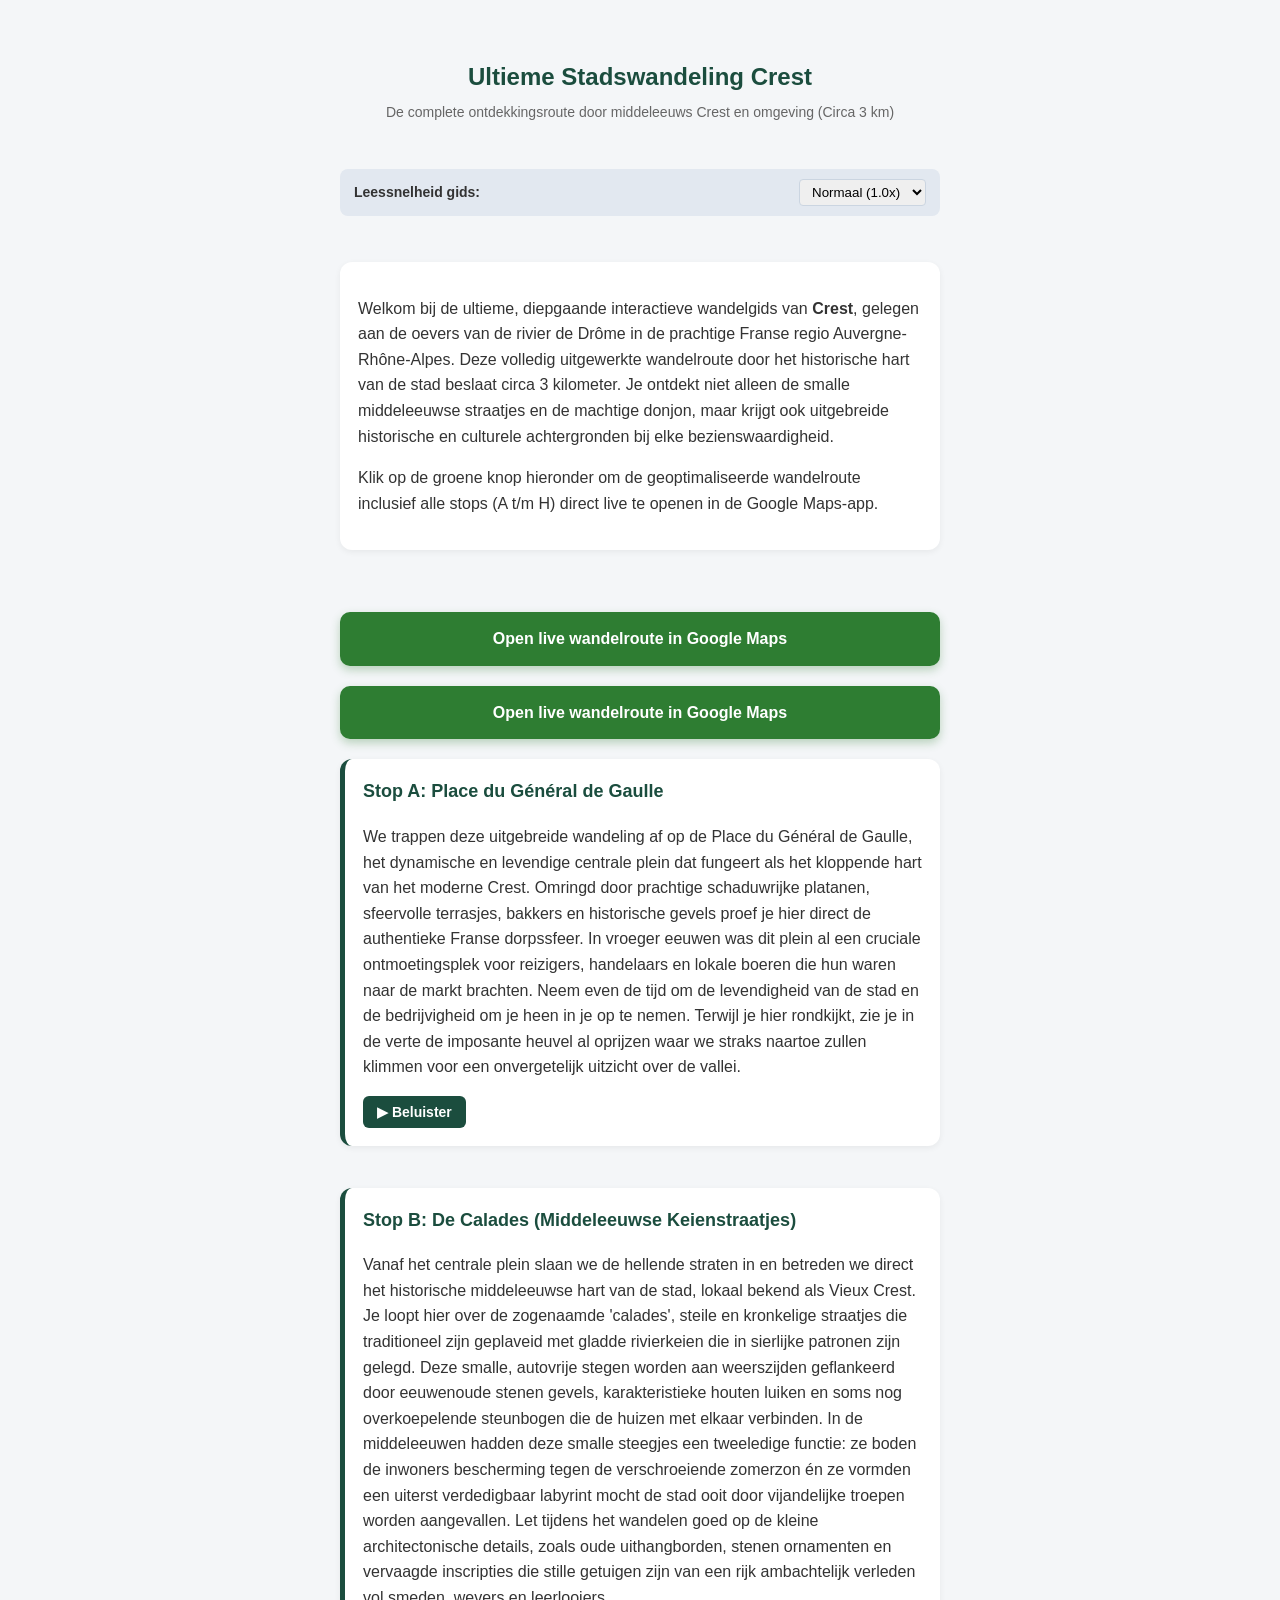
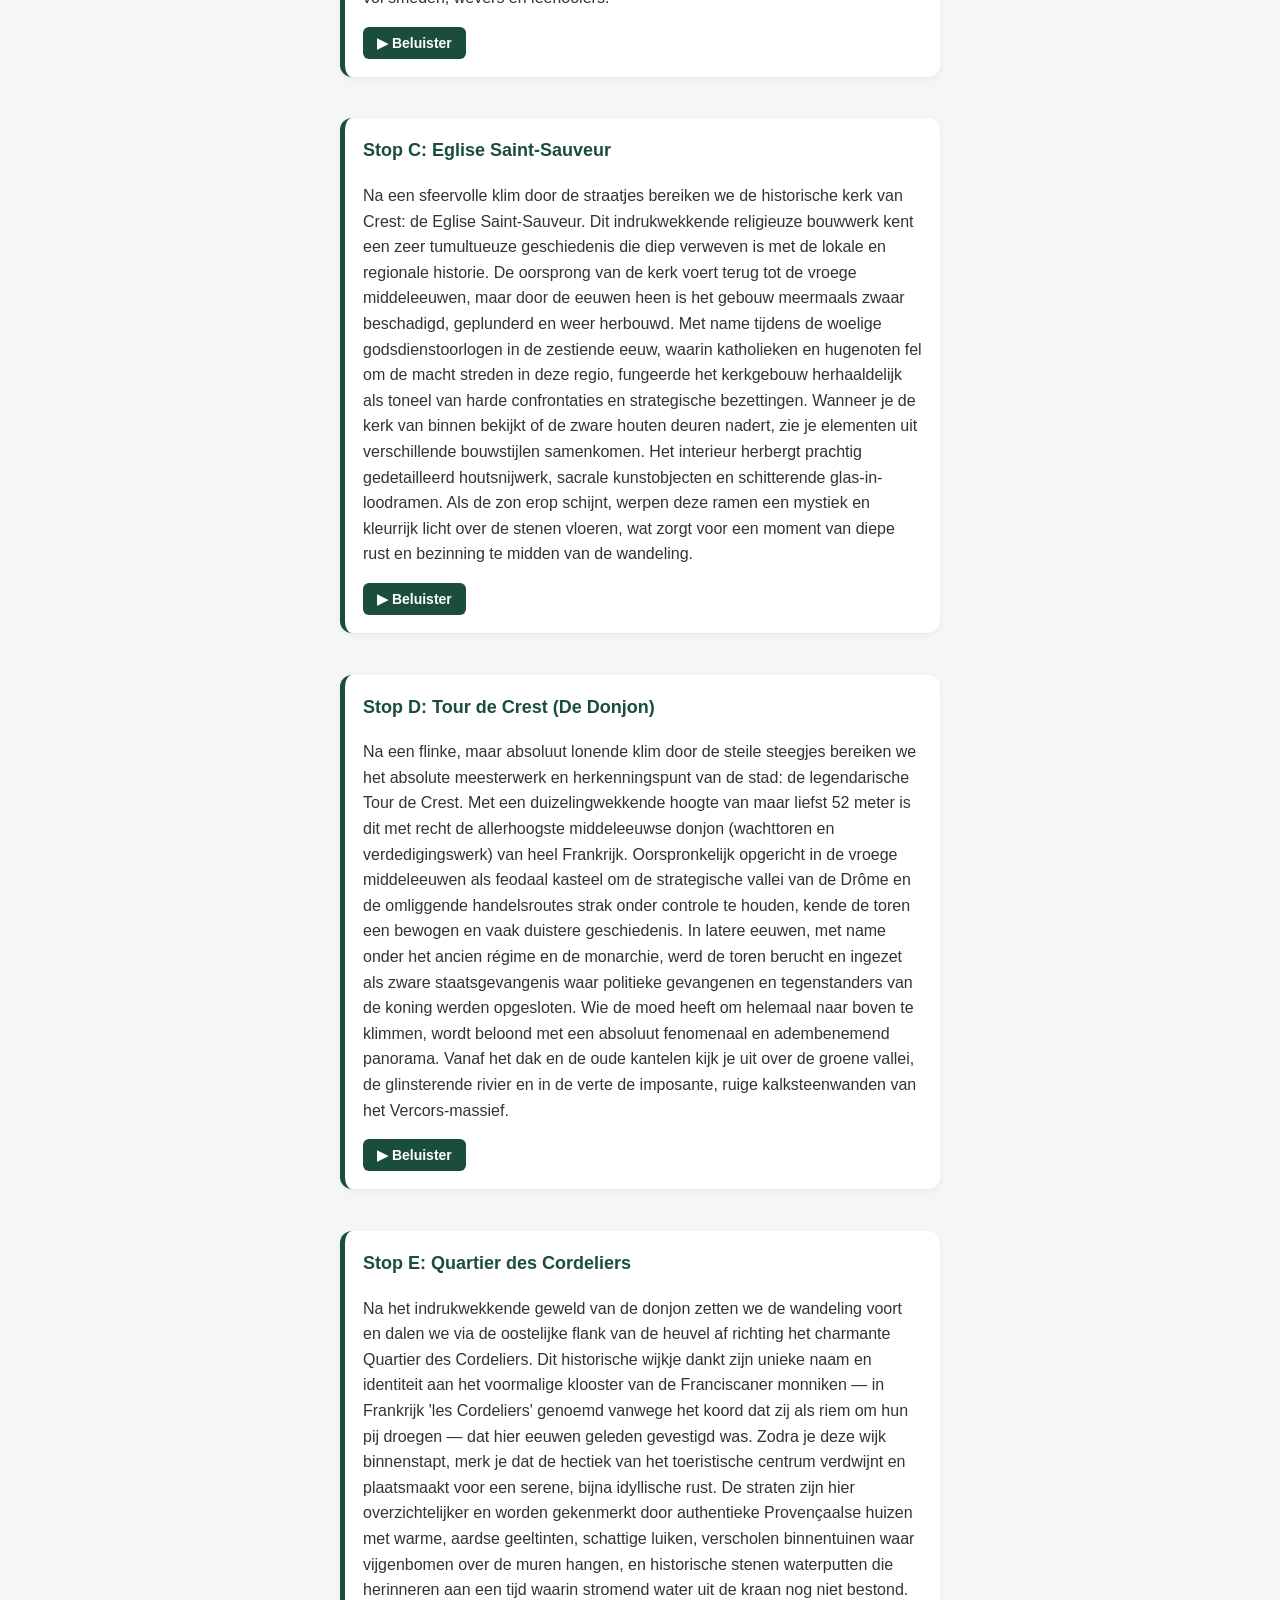
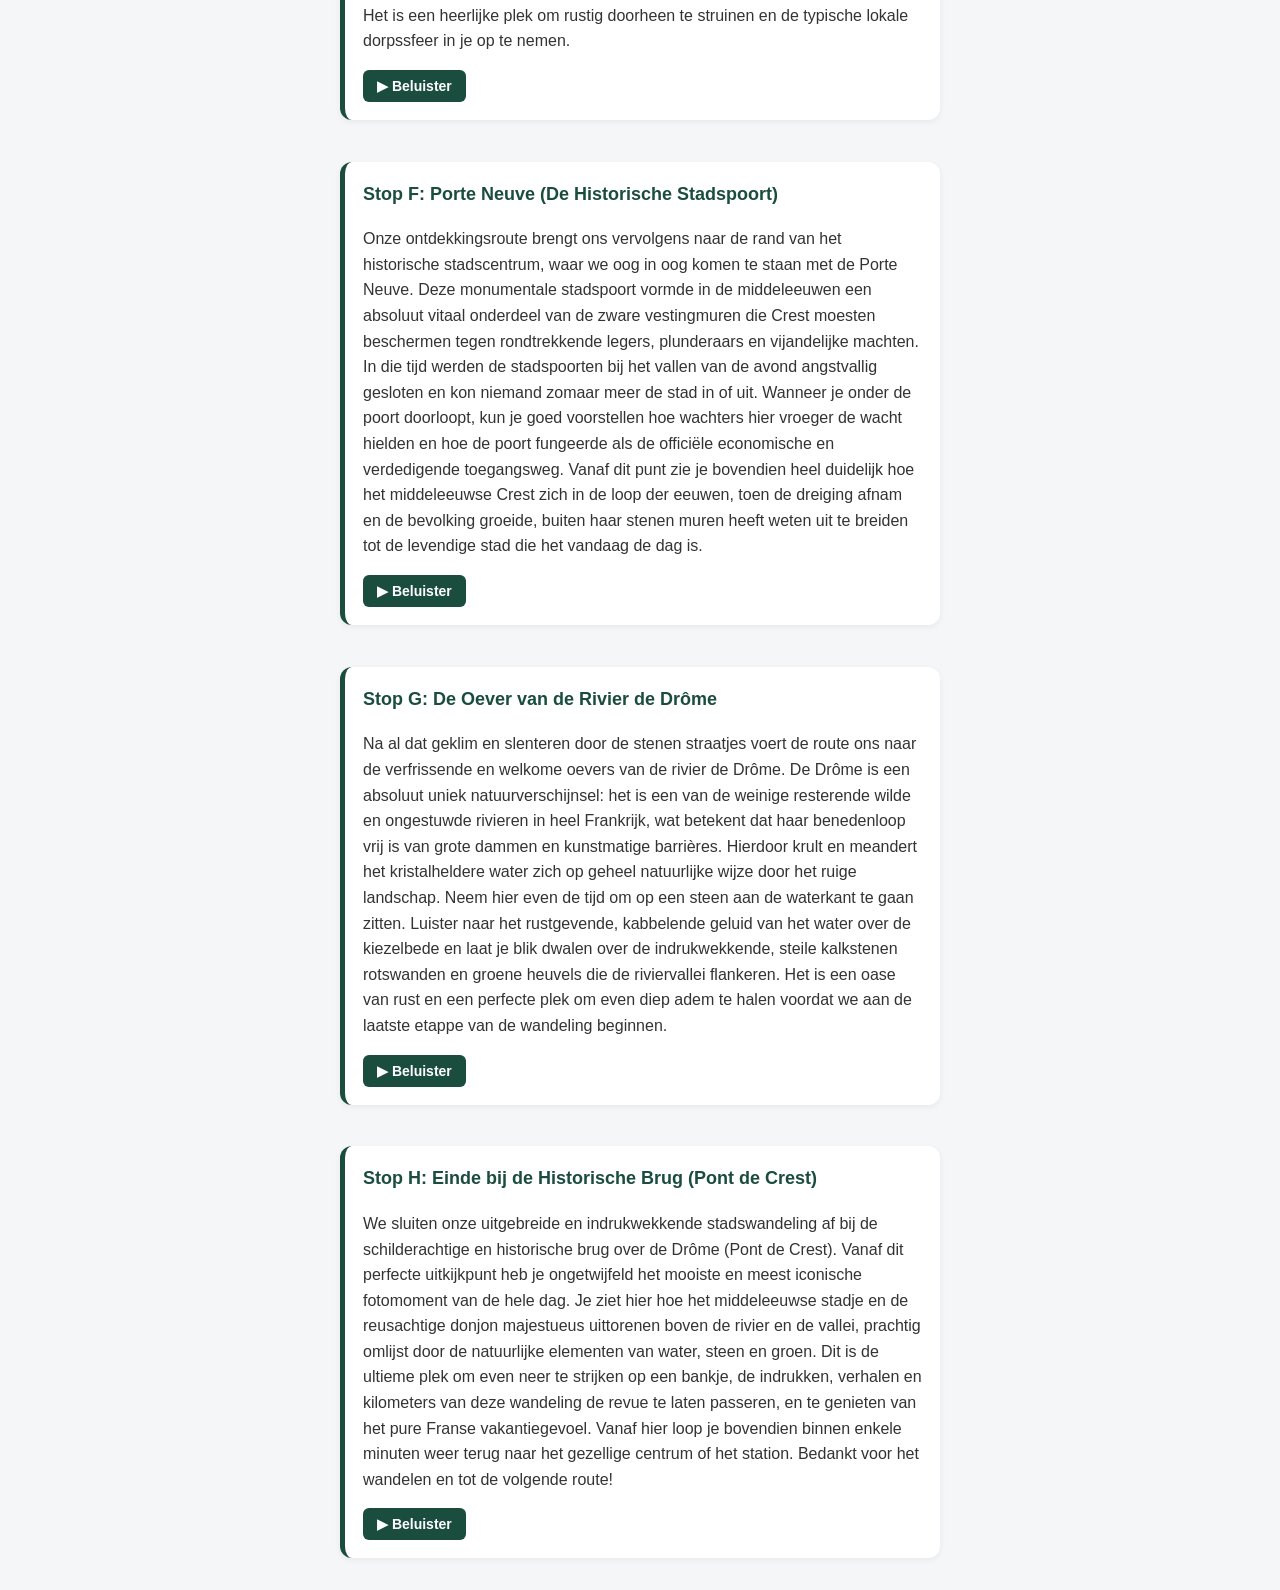
==== commit b58f543d: "Update crest.html" ====
--- a/crest.html
+++ b/crest.html
@@ -115,7 +115,9 @@
 <p>Klik op de groene knop hieronder om de geoptimaliseerde wandelroute inclusief alle stops (A t/m H) direct live te openen in de Google Maps-app.</p>
 </div>
 ​<!-- Volledige Google Maps route-link met alle stops A t/m H verwerkt -->
-​<a class="btn-green" href="https://www.google.com/maps/dir/?api=1&origin=Place+du+G%C3%A9n%C3%A9ral+de+Gaulle%2C+26400+Crest%2C+France&destination=Pont+de+Crest%2C+26400+Crest%2C+France&waypoints=Rue+de+l%27H%C3%B4tel+de+Ville%2C+26400+Crest%2C+France%7C%C3%89glise+Saint-Sauveur%2C+26400+Crest%2C+France%7CTour+de+Crest%2C+26400+Crest%2C+France%7CRue+des+Cordeliers%2C+26400+Crest%2C+France%7CRue+Porte+Neuve%2C+26400+Crest%2C+France%7CQuai+B%C3%A9ranger%2C+26400+Crest%2C+France&travelmode=walking" target="_blank">Open live wandelroute in Google Maps</a>
+<a class="btn-green" href="https://www.google.com/maps/dir/?api=1&origin=44.7314,5.0560&destination=44.7290,5.0510&waypoints=44.7303,5.0553%7C44.7295,5.0545%7C44.7281,5.0538%7C44.7275,5.0565%7C44.7320,5.0580%7C44.7308,5.0520&travelmode=walking" target="_blank">Open live wandelroute in Google Maps</a>
+<a class="btn-green" href="https://www.google.com/maps/dir/Place+du+G%C3%A9n%C3%A9ral+de+Gaulle,+26400+Crest,+France/Vieux+Crest,+26400+Crest,+France/Eglise+Saint-Sauveur,+26400+Crest,+France/Tour+de+Crest,+26400+Crest,+France/Quartier+des+Cordeliers,+26400+Crest,+France/Porte+Neuve,+26400+Crest,+France/Quai+B%C3%A9ranger,+26400+Crest,+France/Pont+de+Crest,+26400+Crest,+France/?travelmode=walking" target="_blank">Open live wandelroute in Google Maps</a>
+  
 <div class="stop">
 <h3>Stop A: Place du Général de Gaulle</h3>
 <p>We trappen deze uitgebreide wandeling af op de Place du Général de Gaulle, het dynamische en levendige centrale plein dat fungeert als het kloppende hart van het moderne Crest. Omringd door prachtige schaduwrijke platanen, sfeervolle terrasjes, bakkers en historische gevels proef je hier direct de authentieke Franse dorpssfeer. In vroeger eeuwen was dit plein al een cruciale ontmoetingsplek voor reizigers, handelaars en lokale boeren die hun waren naar de markt brachten. Neem even de tijd om de levendigheid van de stad en de bedrijvigheid om je heen in je op te nemen. Terwijl je hier rondkijkt, zie je in de verte de imposante heuvel al oprijzen waar we straks naartoe zullen klimmen voor een onvergetelijk uitzicht over de vallei.</p>
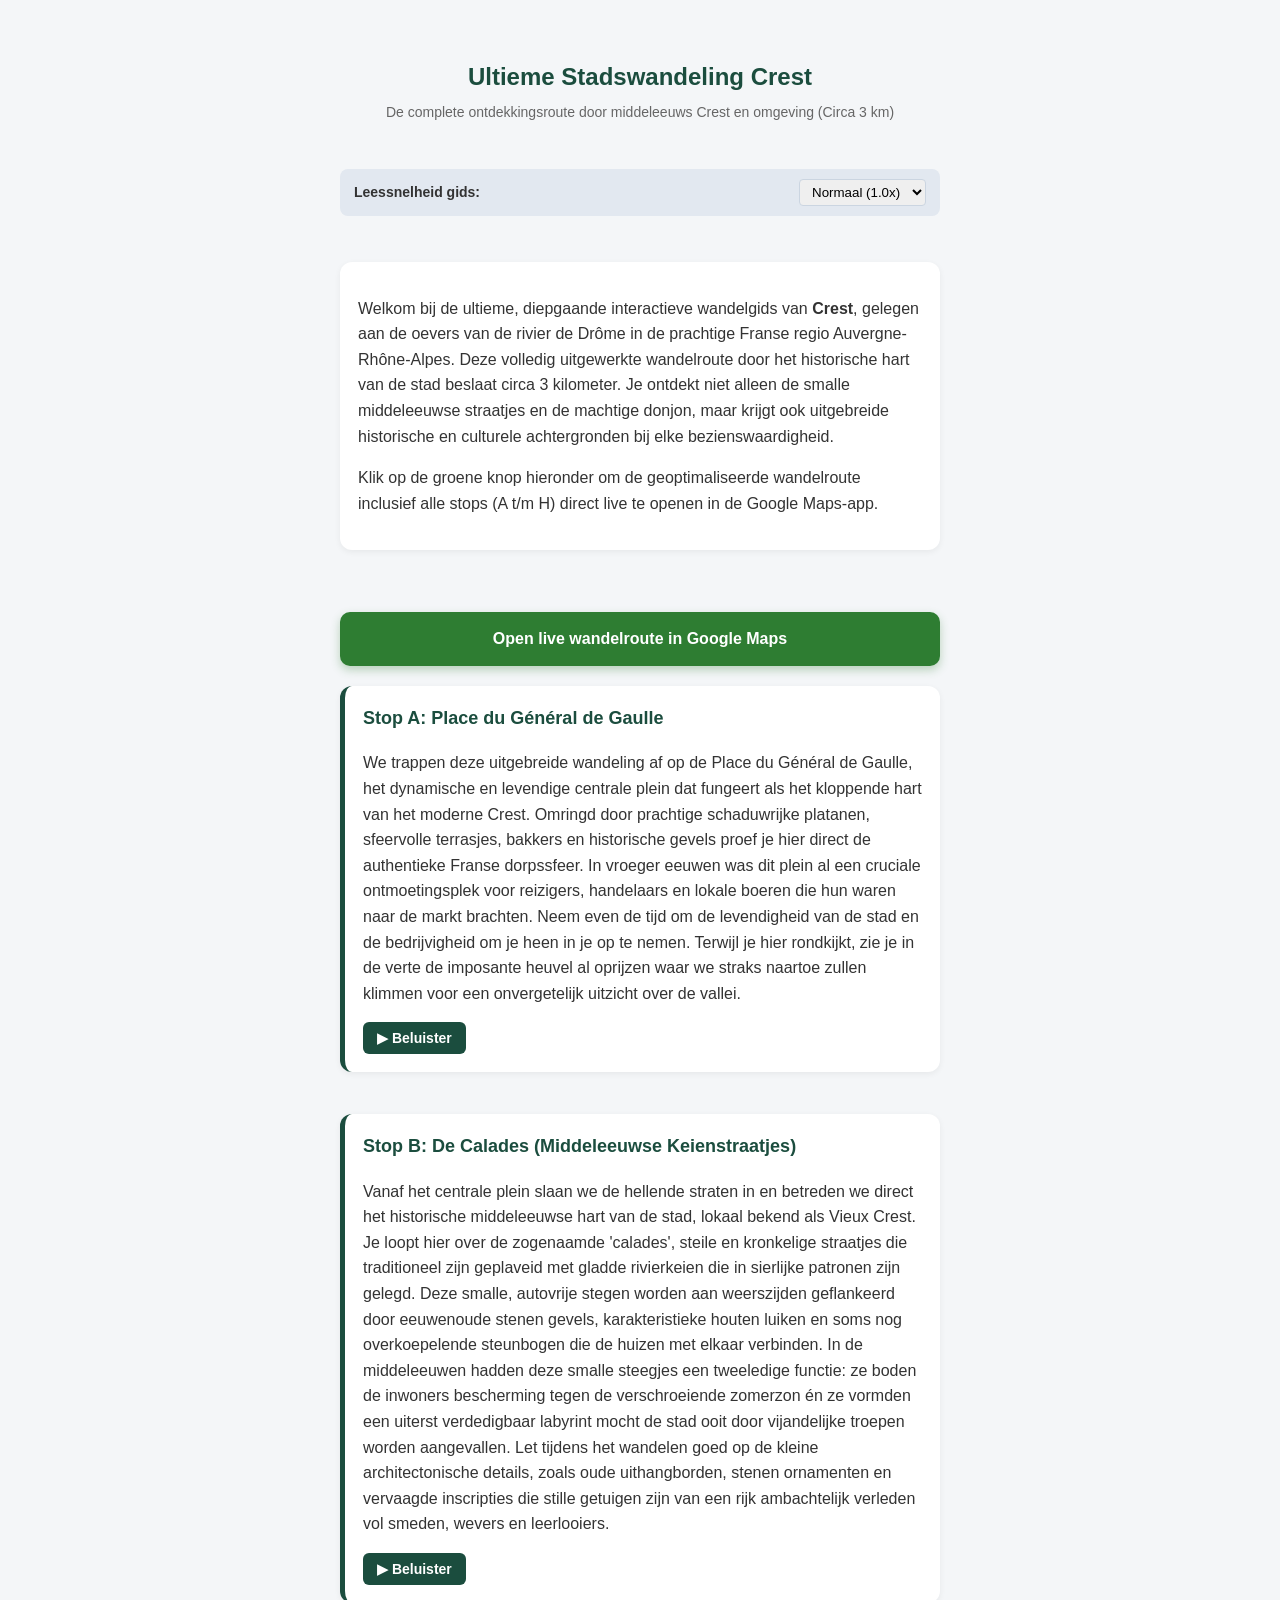
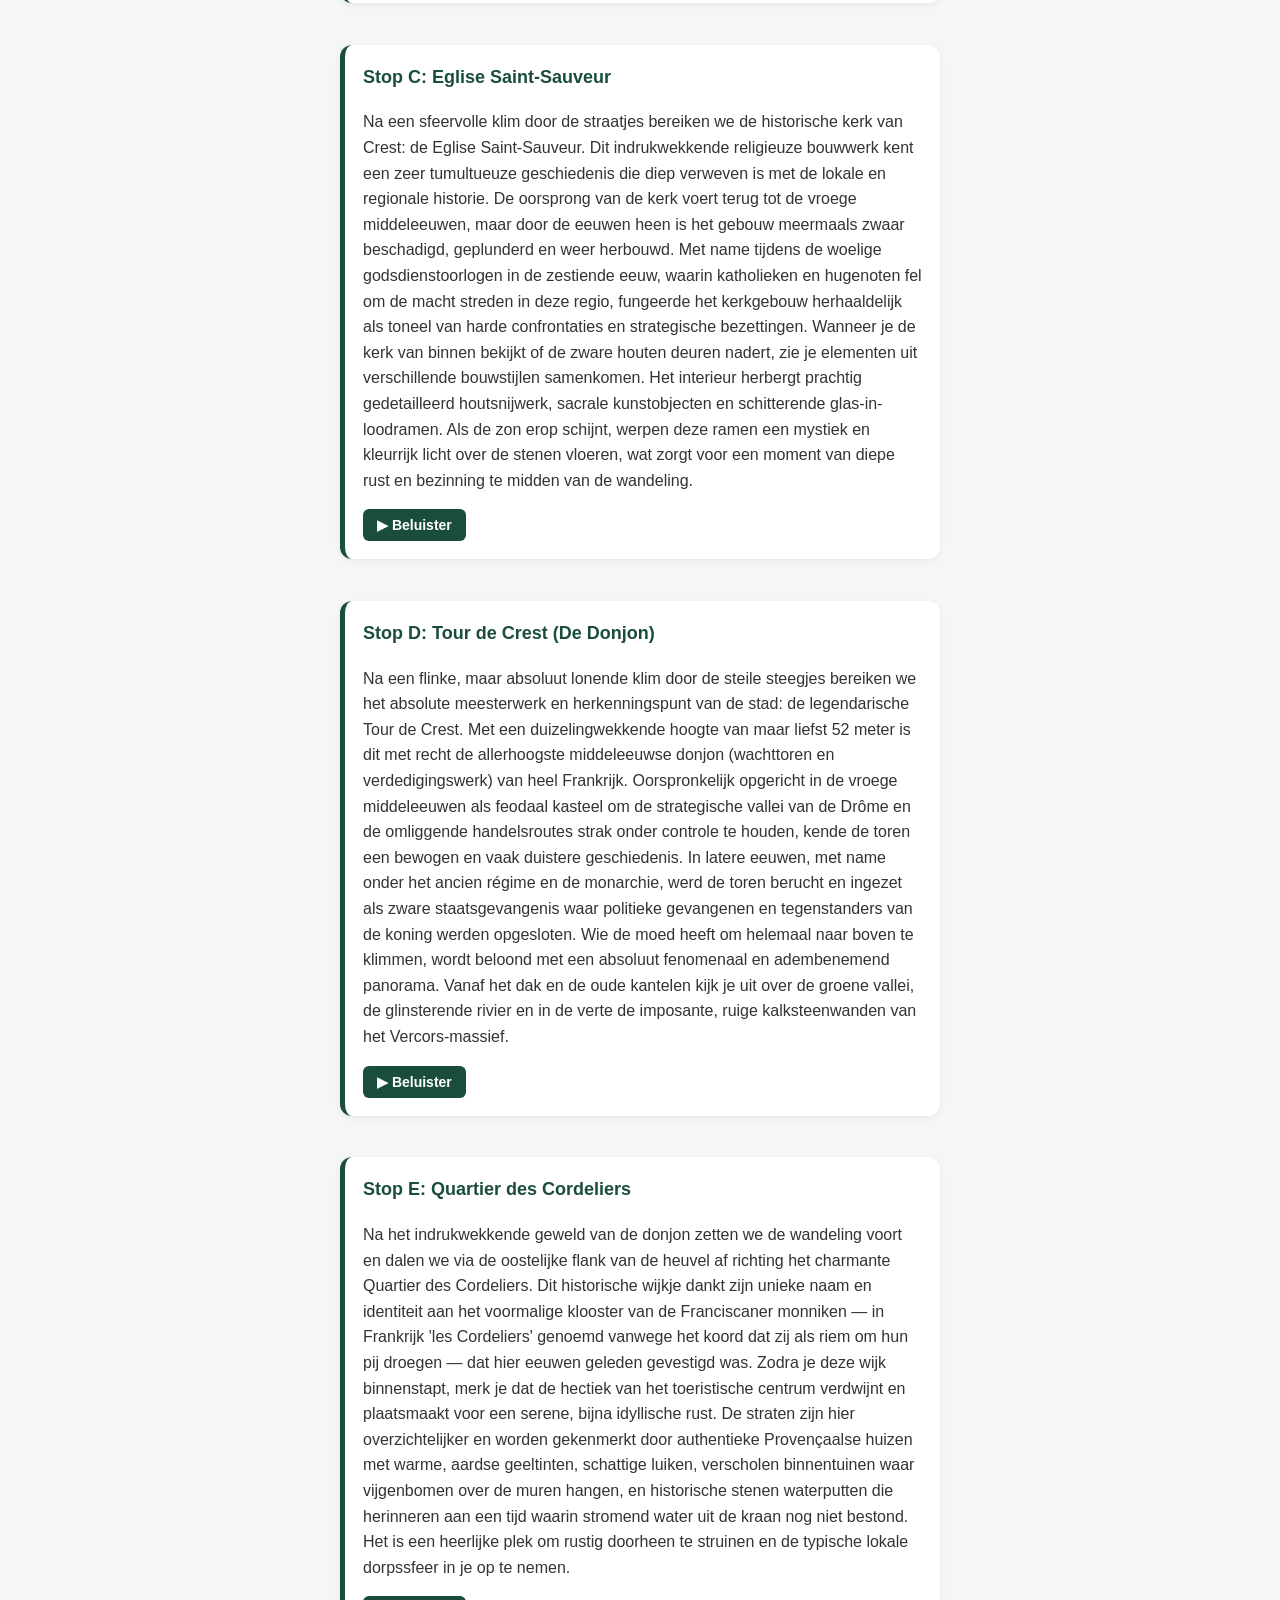
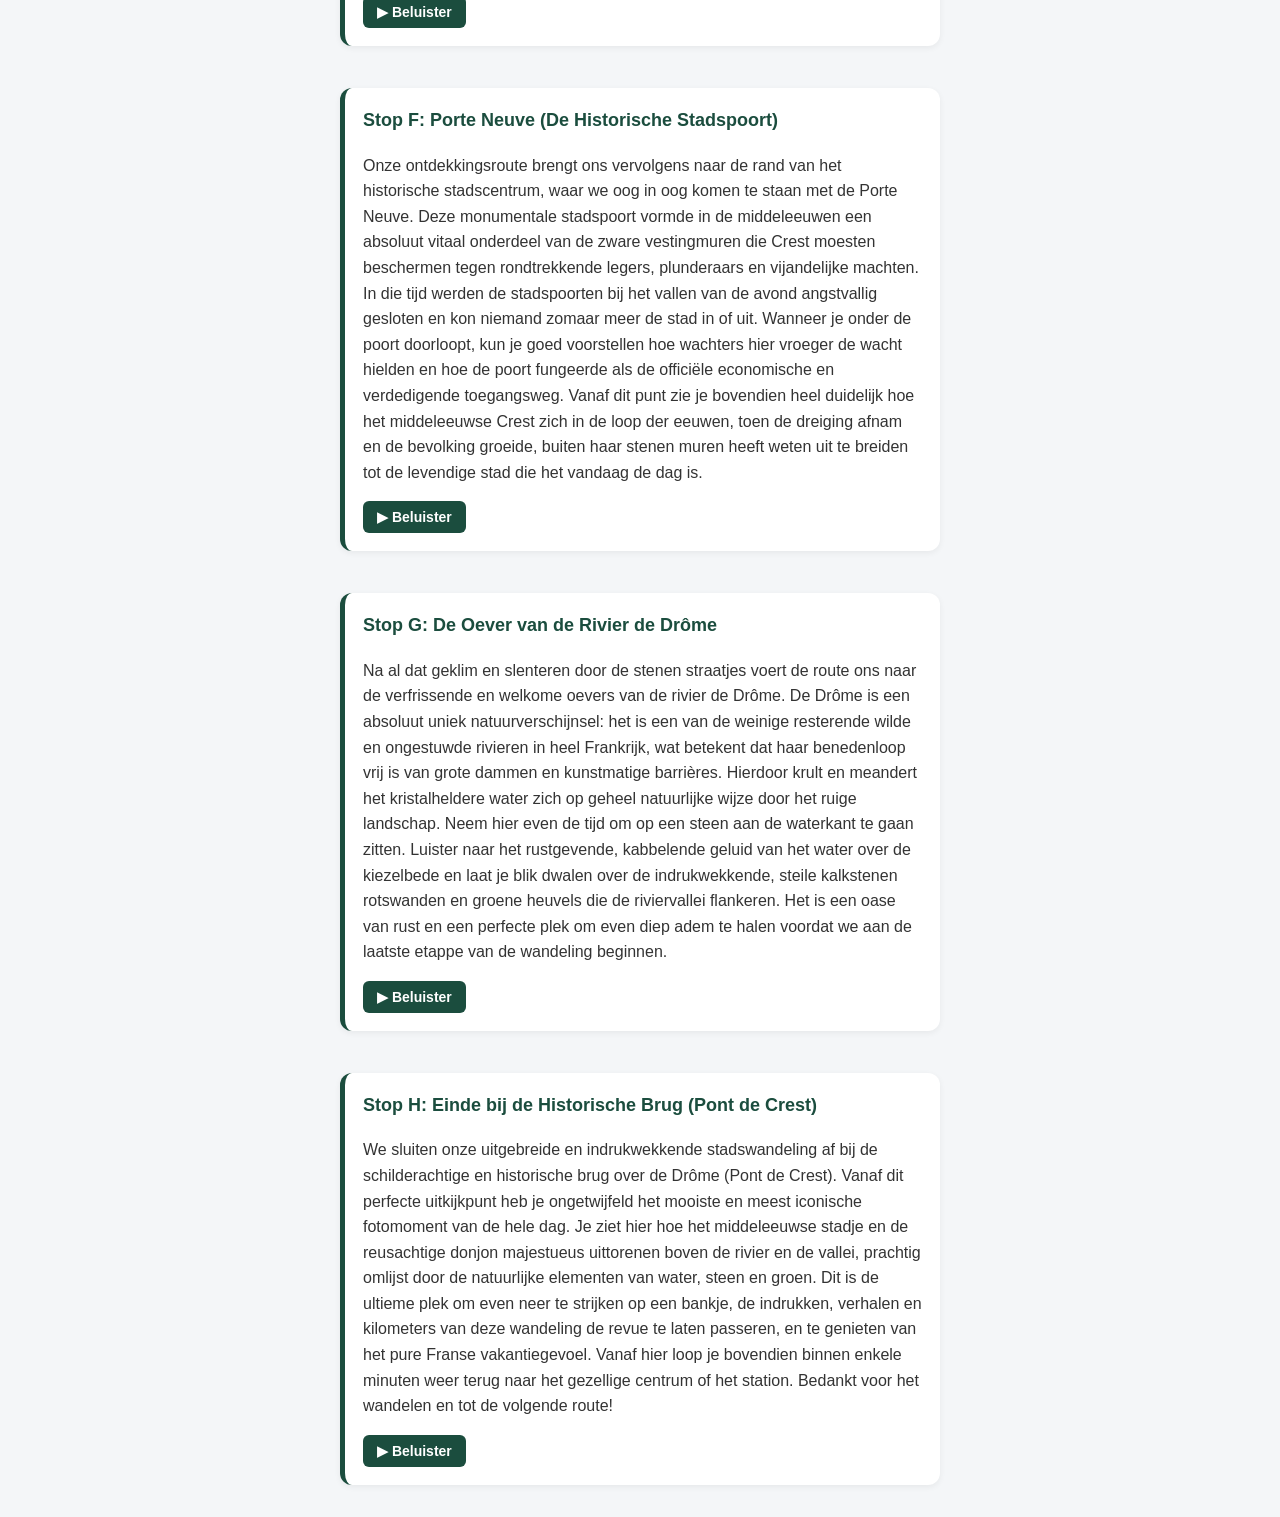
==== commit f1bbb48c: "Update crest.html" ====
--- a/crest.html
+++ b/crest.html
@@ -115,10 +115,9 @@
 <p>Klik op de groene knop hieronder om de geoptimaliseerde wandelroute inclusief alle stops (A t/m H) direct live te openen in de Google Maps-app.</p>
 </div>
 ​<!-- Volledige Google Maps route-link met alle stops A t/m H verwerkt -->
-<a class="btn-green" href="https://www.google.com/maps/dir/?api=1&origin=44.7314,5.0560&destination=44.7290,5.0510&waypoints=44.7303,5.0553%7C44.7295,5.0545%7C44.7281,5.0538%7C44.7275,5.0565%7C44.7320,5.0580%7C44.7308,5.0520&travelmode=walking" target="_blank">Open live wandelroute in Google Maps</a>
-<a class="btn-green" href="https://www.google.com/maps/dir/Place+du+G%C3%A9n%C3%A9ral+de+Gaulle,+26400+Crest,+France/Vieux+Crest,+26400+Crest,+France/Eglise+Saint-Sauveur,+26400+Crest,+France/Tour+de+Crest,+26400+Crest,+France/Quartier+des+Cordeliers,+26400+Crest,+France/Porte+Neuve,+26400+Crest,+France/Quai+B%C3%A9ranger,+26400+Crest,+France/Pont+de+Crest,+26400+Crest,+France/?travelmode=walking" target="_blank">Open live wandelroute in Google Maps</a>
+<a class="btn-green" href="https://www.google.com/maps/dir/44.73138,5.05597/44.73025,5.05525/44.72948,5.05445/44.72812,5.05378/44.72750,5.05650/44.73200,5.05800/44.73080,5.05200/44.73150,5.05700/44.72900,5.05100/?travelmode=walking" target="_blank">Open live wandelroute in Google Maps</a>
   
-<div class="stop">
+  <div class="stop">
 <h3>Stop A: Place du Général de Gaulle</h3>
 <p>We trappen deze uitgebreide wandeling af op de Place du Général de Gaulle, het dynamische en levendige centrale plein dat fungeert als het kloppende hart van het moderne Crest. Omringd door prachtige schaduwrijke platanen, sfeervolle terrasjes, bakkers en historische gevels proef je hier direct de authentieke Franse dorpssfeer. In vroeger eeuwen was dit plein al een cruciale ontmoetingsplek voor reizigers, handelaars en lokale boeren die hun waren naar de markt brachten. Neem even de tijd om de levendigheid van de stad en de bedrijvigheid om je heen in je op te nemen. Terwijl je hier rondkijkt, zie je in de verte de imposante heuvel al oprijzen waar we straks naartoe zullen klimmen voor een onvergetelijk uitzicht over de vallei.</p>
 <div class="audio-controls">
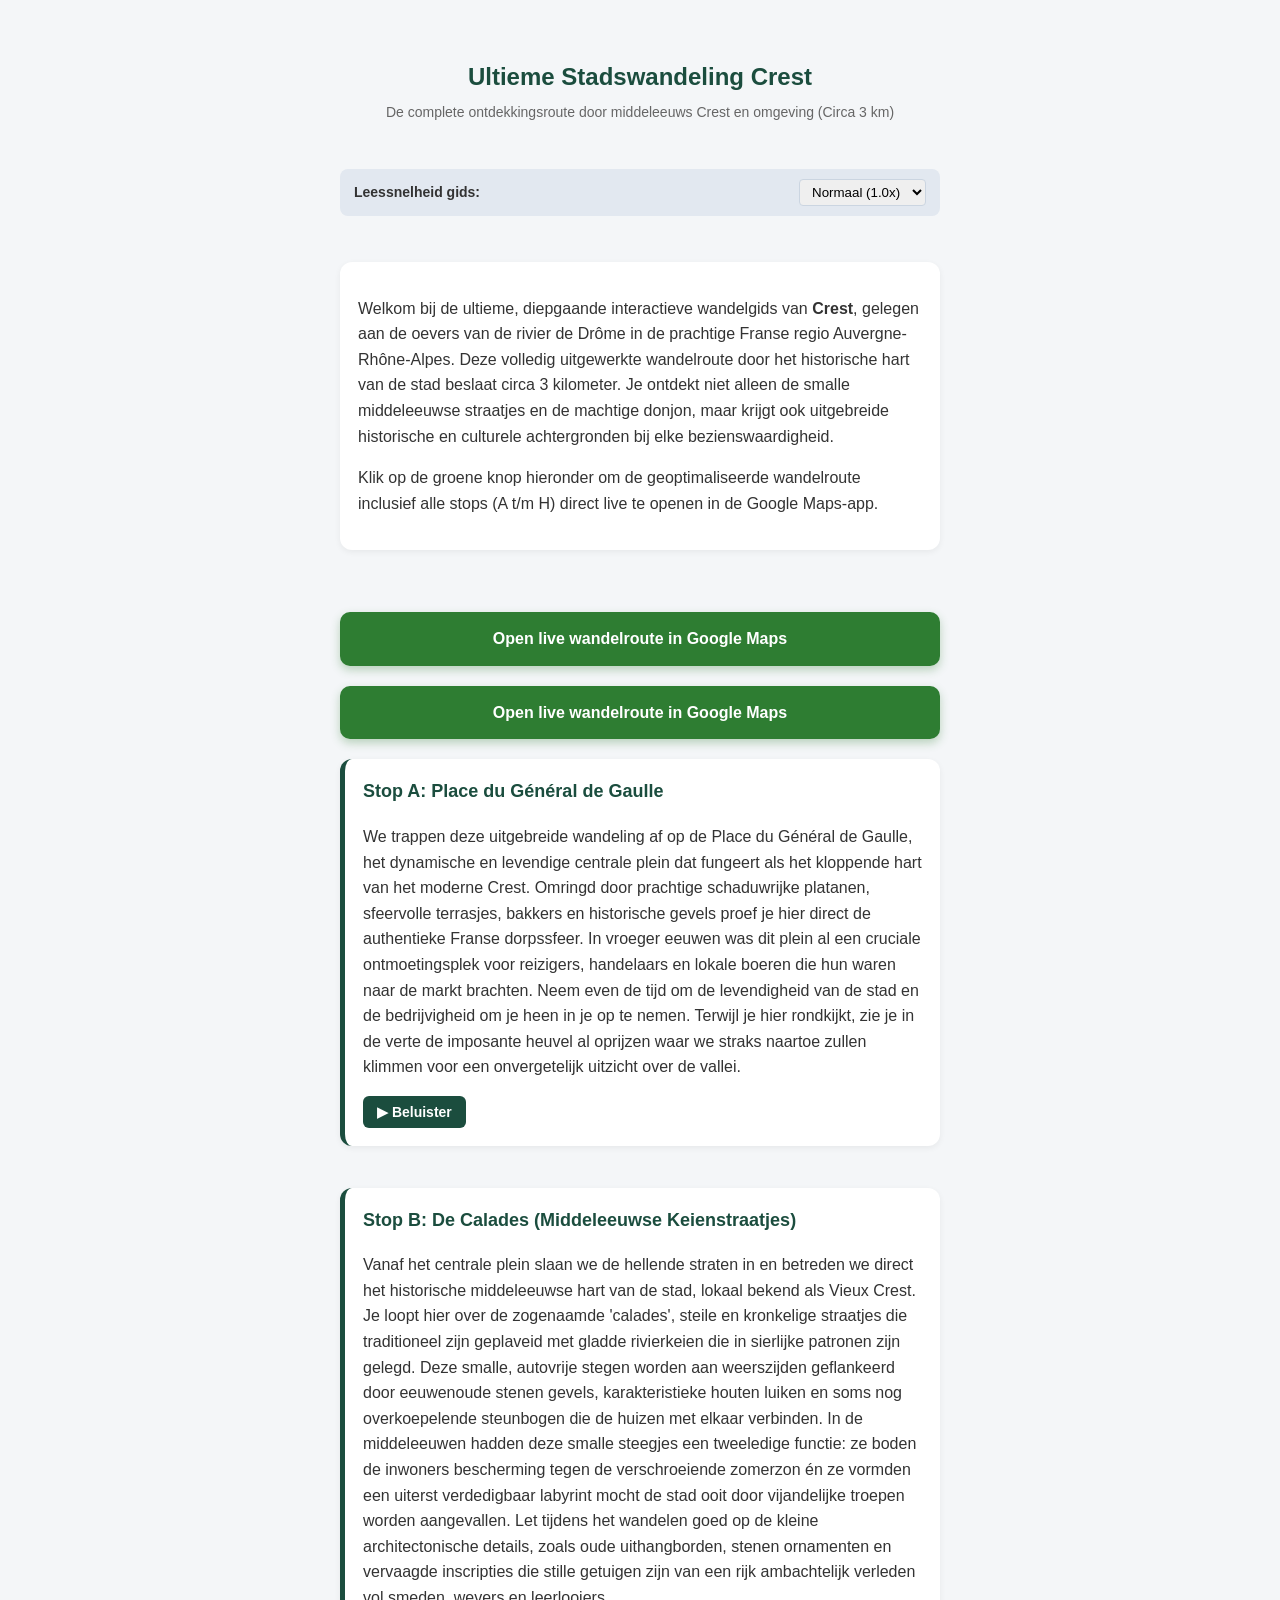
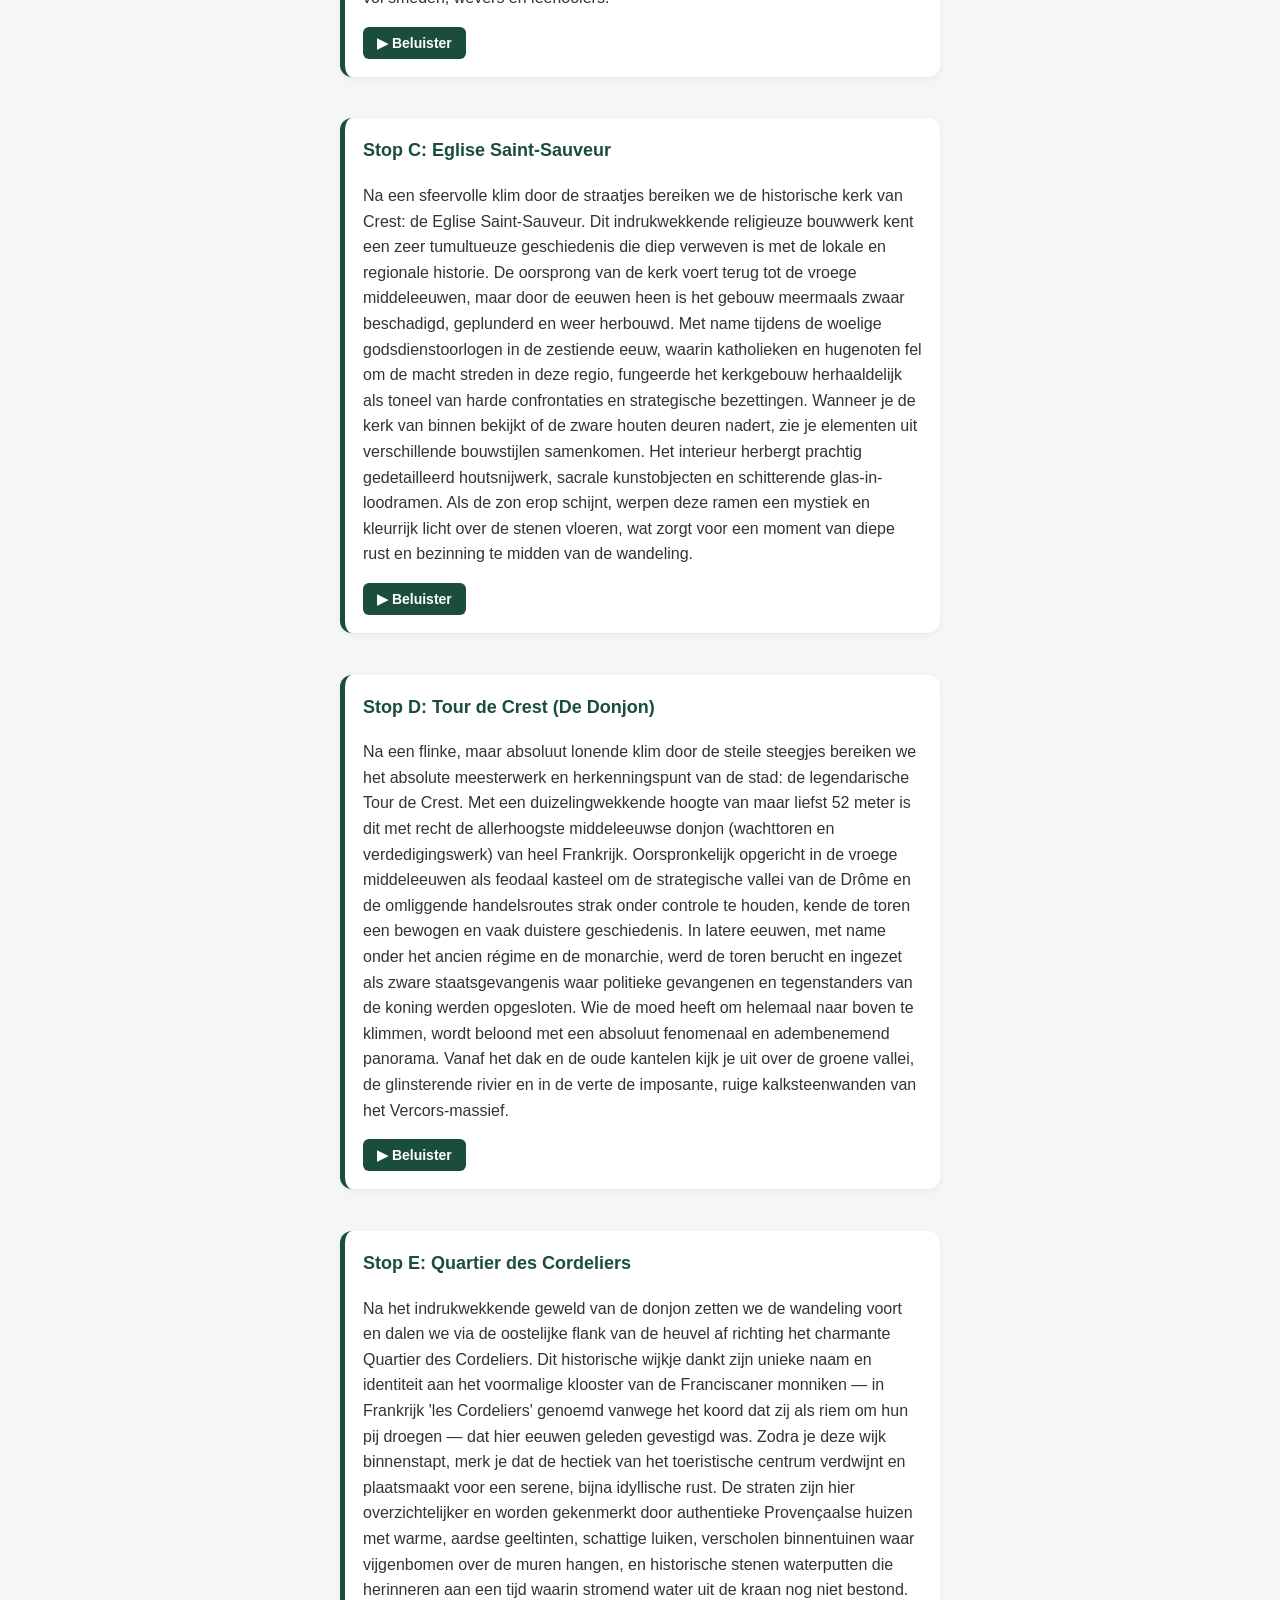
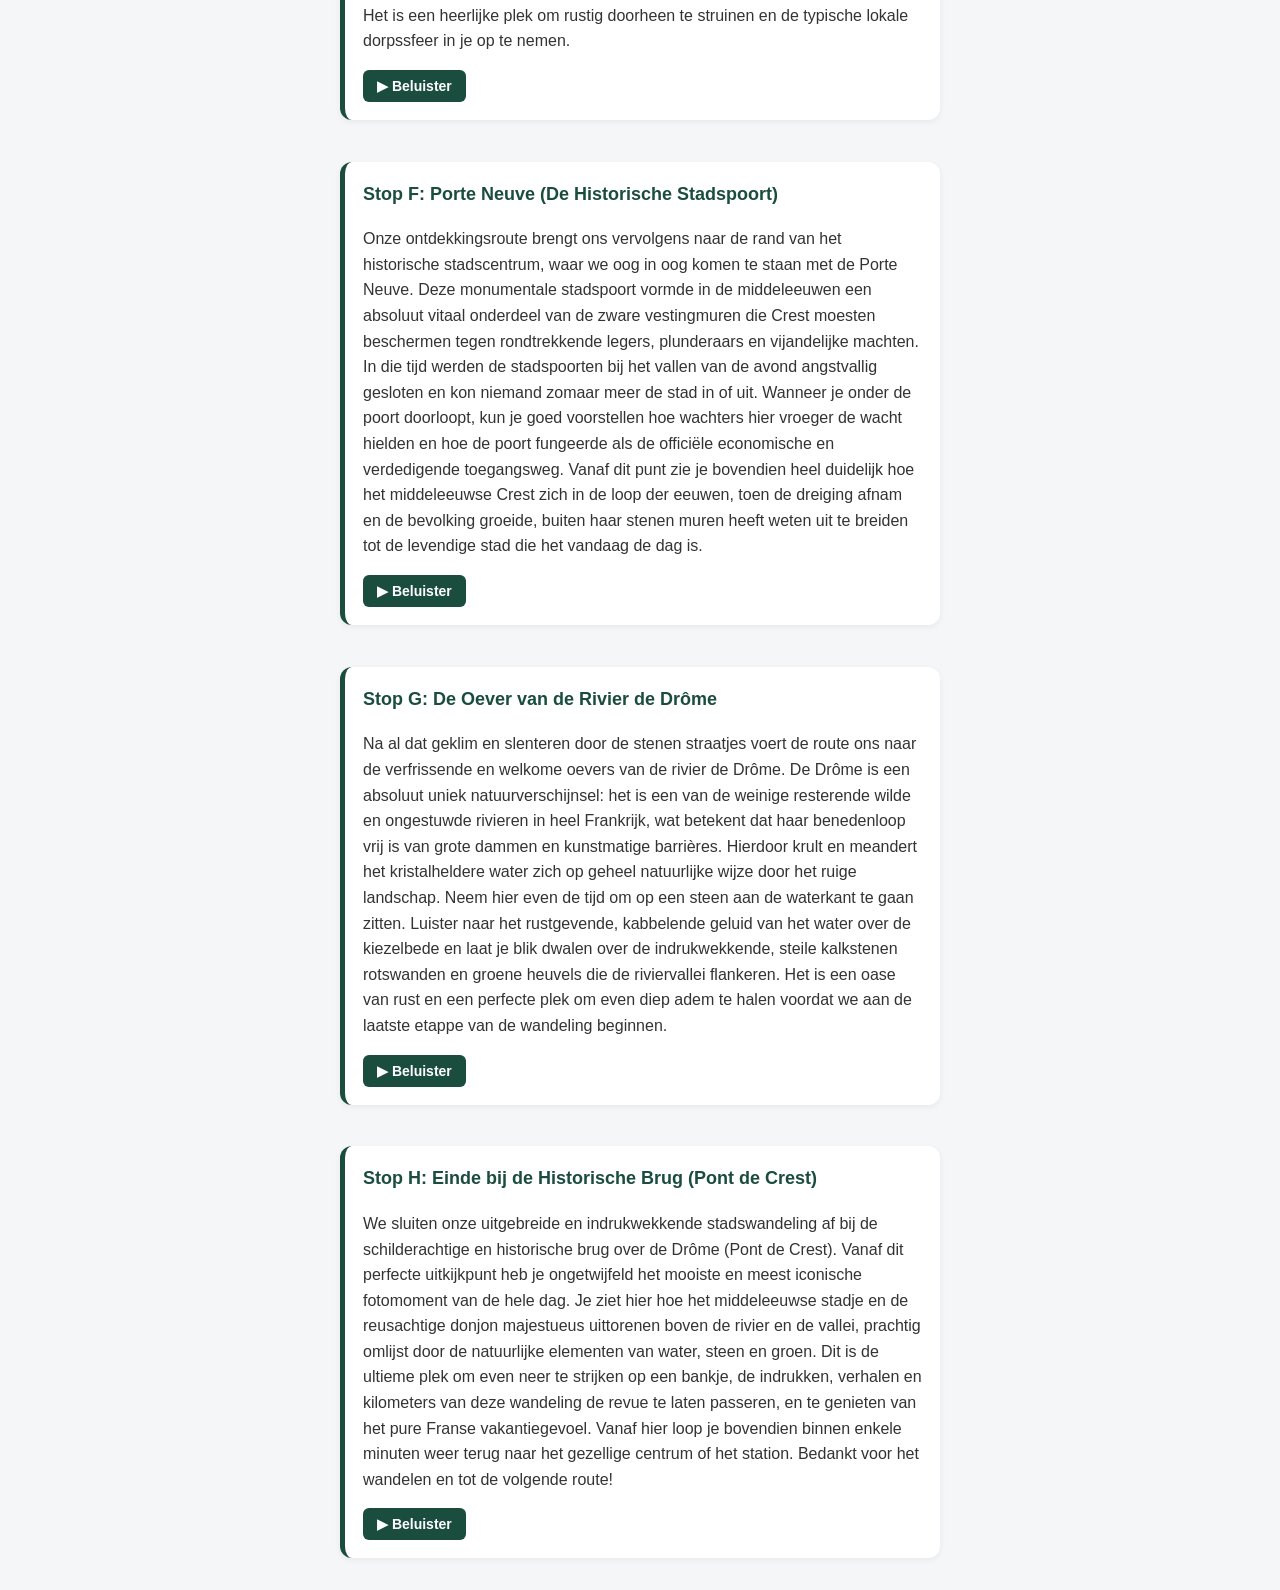
==== commit 22a2efa0: "Update crest.html" ====
--- a/crest.html
+++ b/crest.html
@@ -116,6 +116,7 @@
 </div>
 ​<!-- Volledige Google Maps route-link met alle stops A t/m H verwerkt -->
 <a class="btn-green" href="https://www.google.com/maps/dir/44.73138,5.05597/44.73025,5.05525/44.72948,5.05445/44.72812,5.05378/44.72750,5.05650/44.73200,5.05800/44.73080,5.05200/44.73150,5.05700/44.72900,5.05100/?travelmode=walking" target="_blank">Open live wandelroute in Google Maps</a>
+<a class="btn-green" href="https://www.google.com/maps/dir/44.7305,5.0355/44.7295,5.0350/44.7288,5.0345/44.7272,5.0358/44.7265,5.0370/44.7310,5.0360/44.7290,5.0325/44.7280,5.0315/?travelmode=walking" target="_blank">Open live wandelroute in Google Maps</a>
   
   <div class="stop">
 <h3>Stop A: Place du Général de Gaulle</h3>
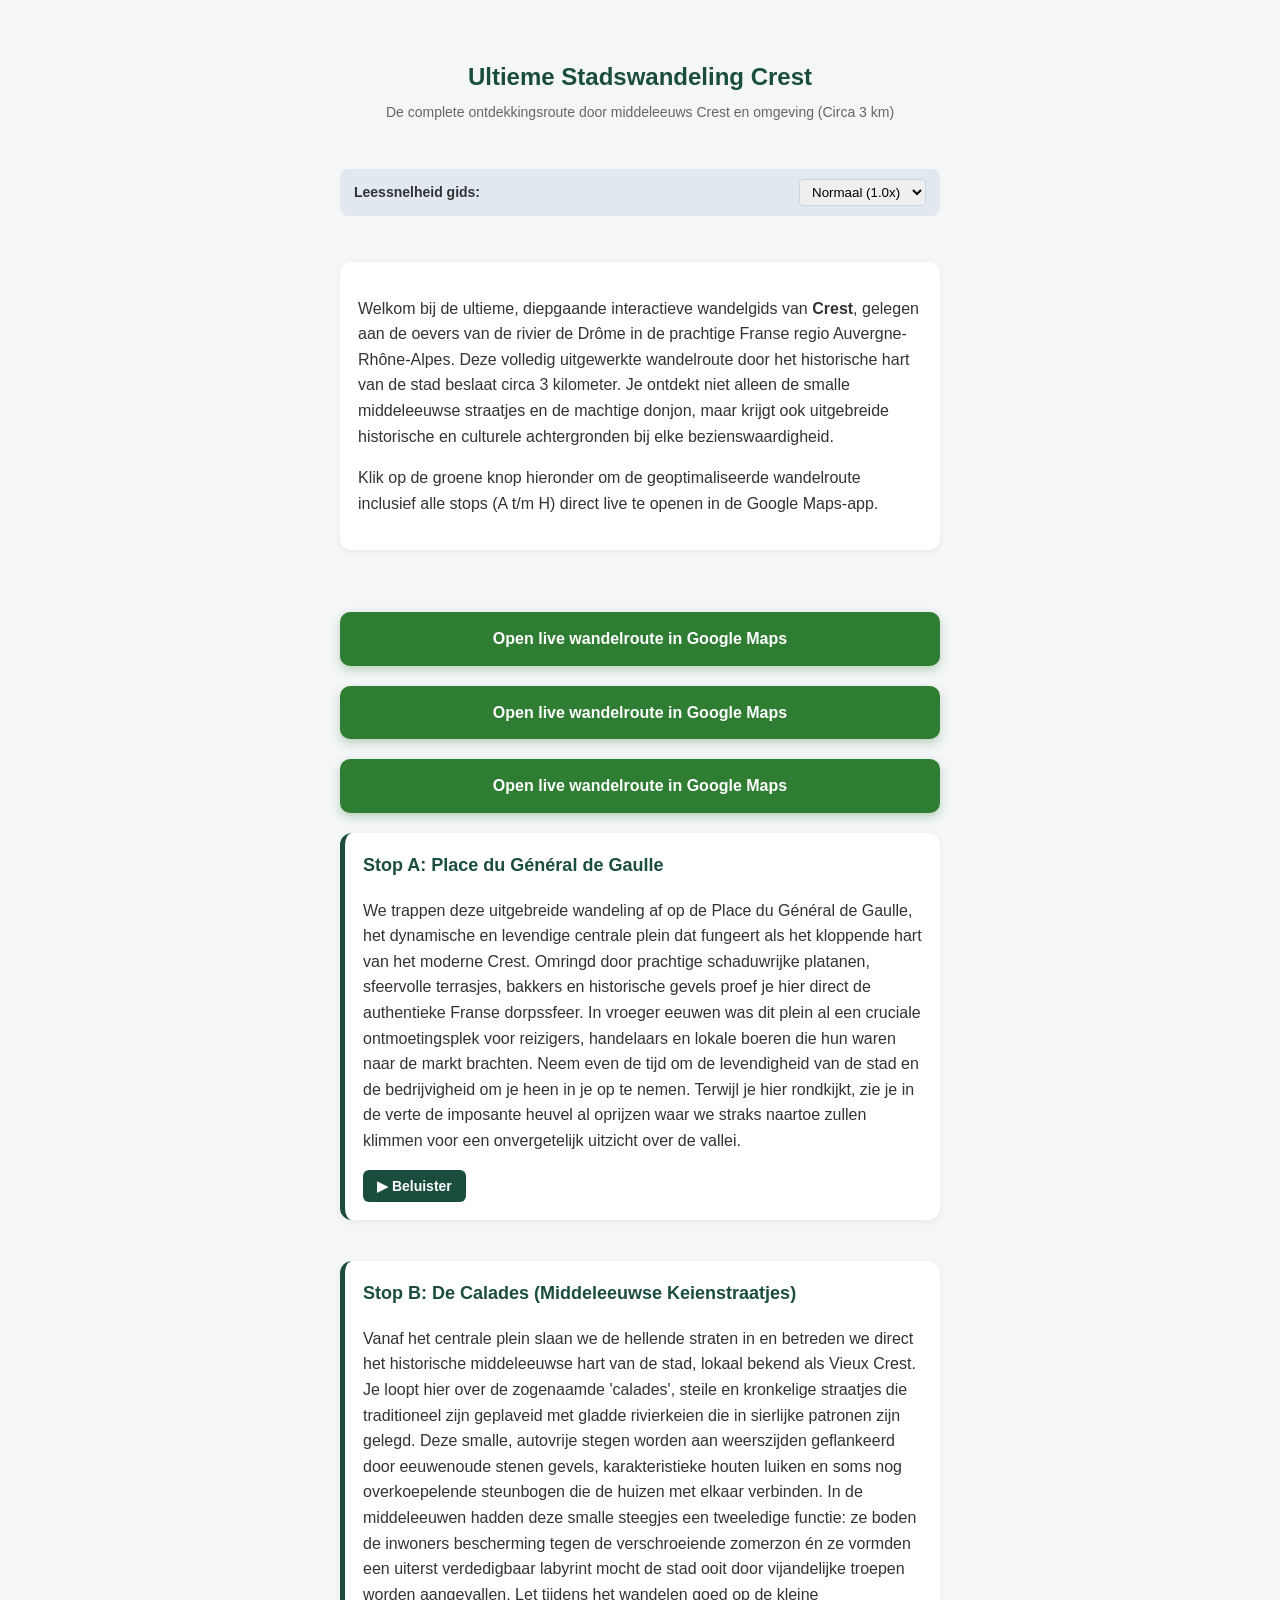
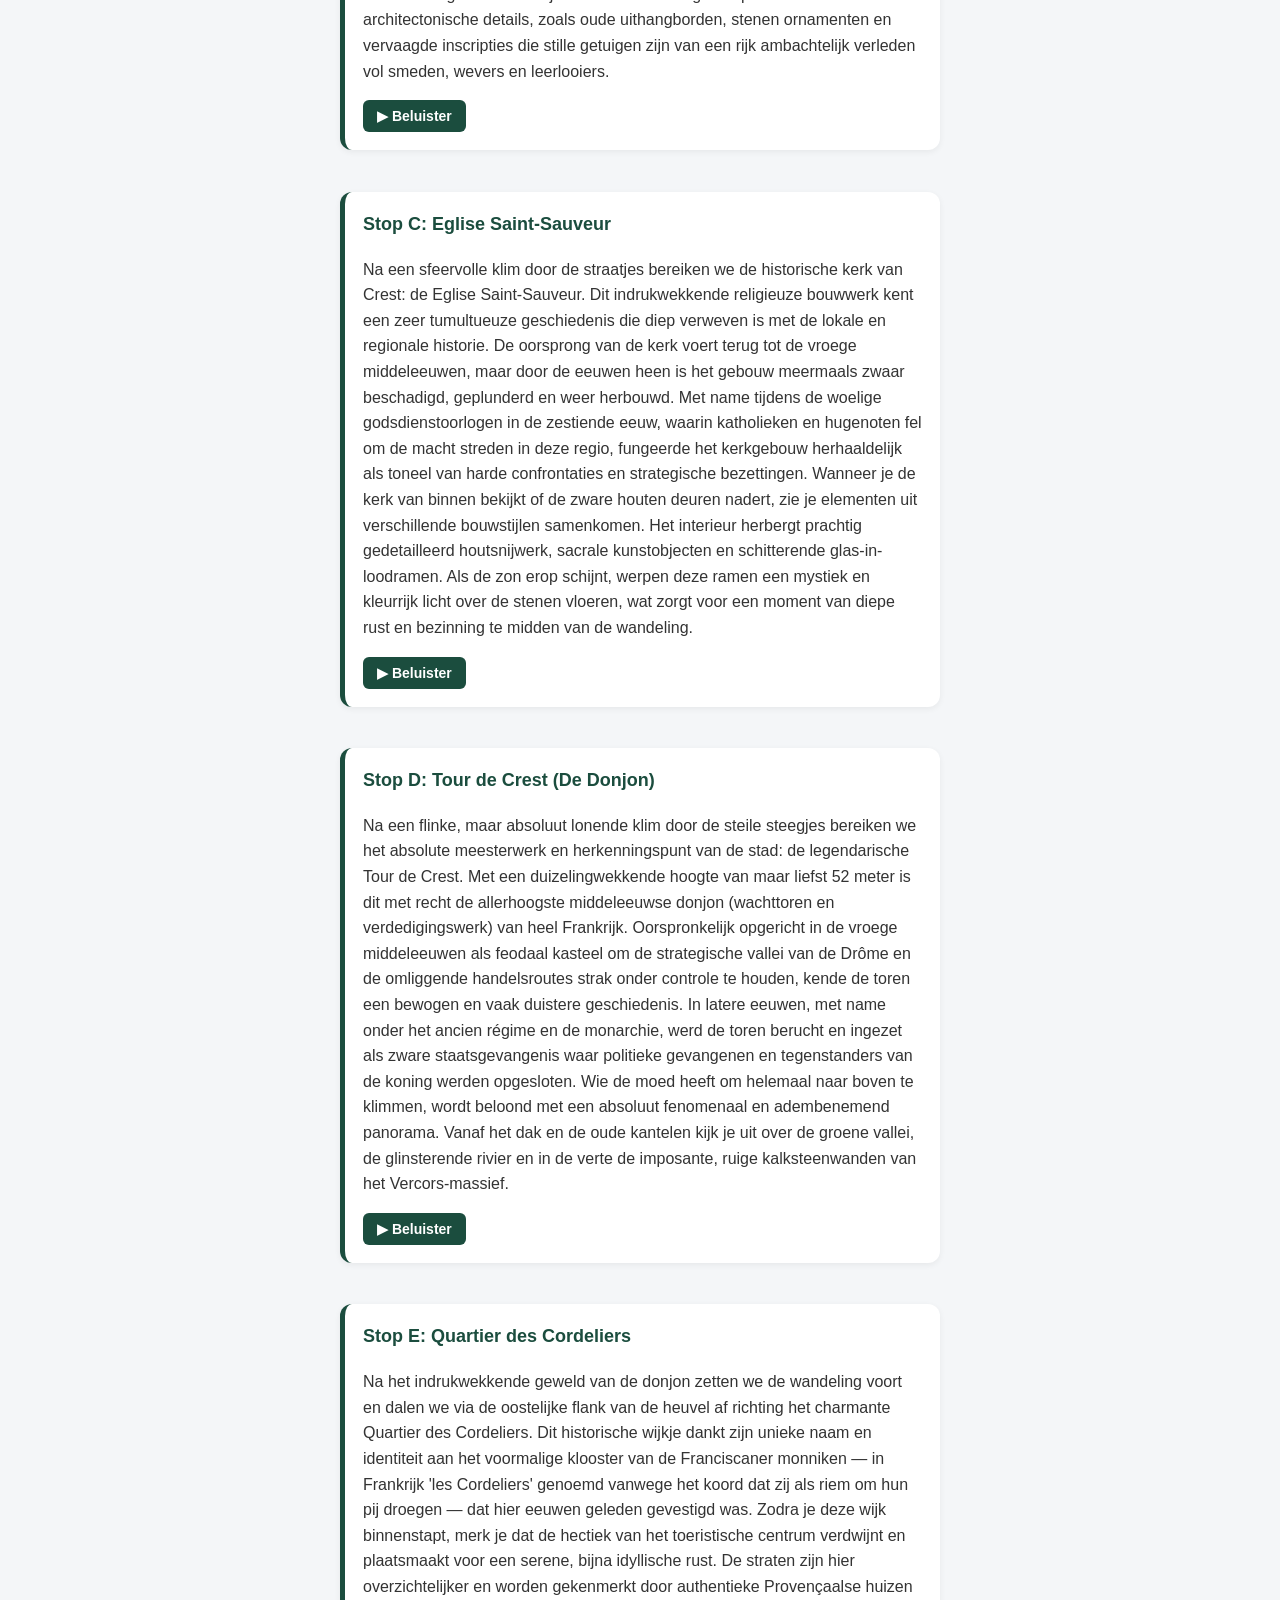
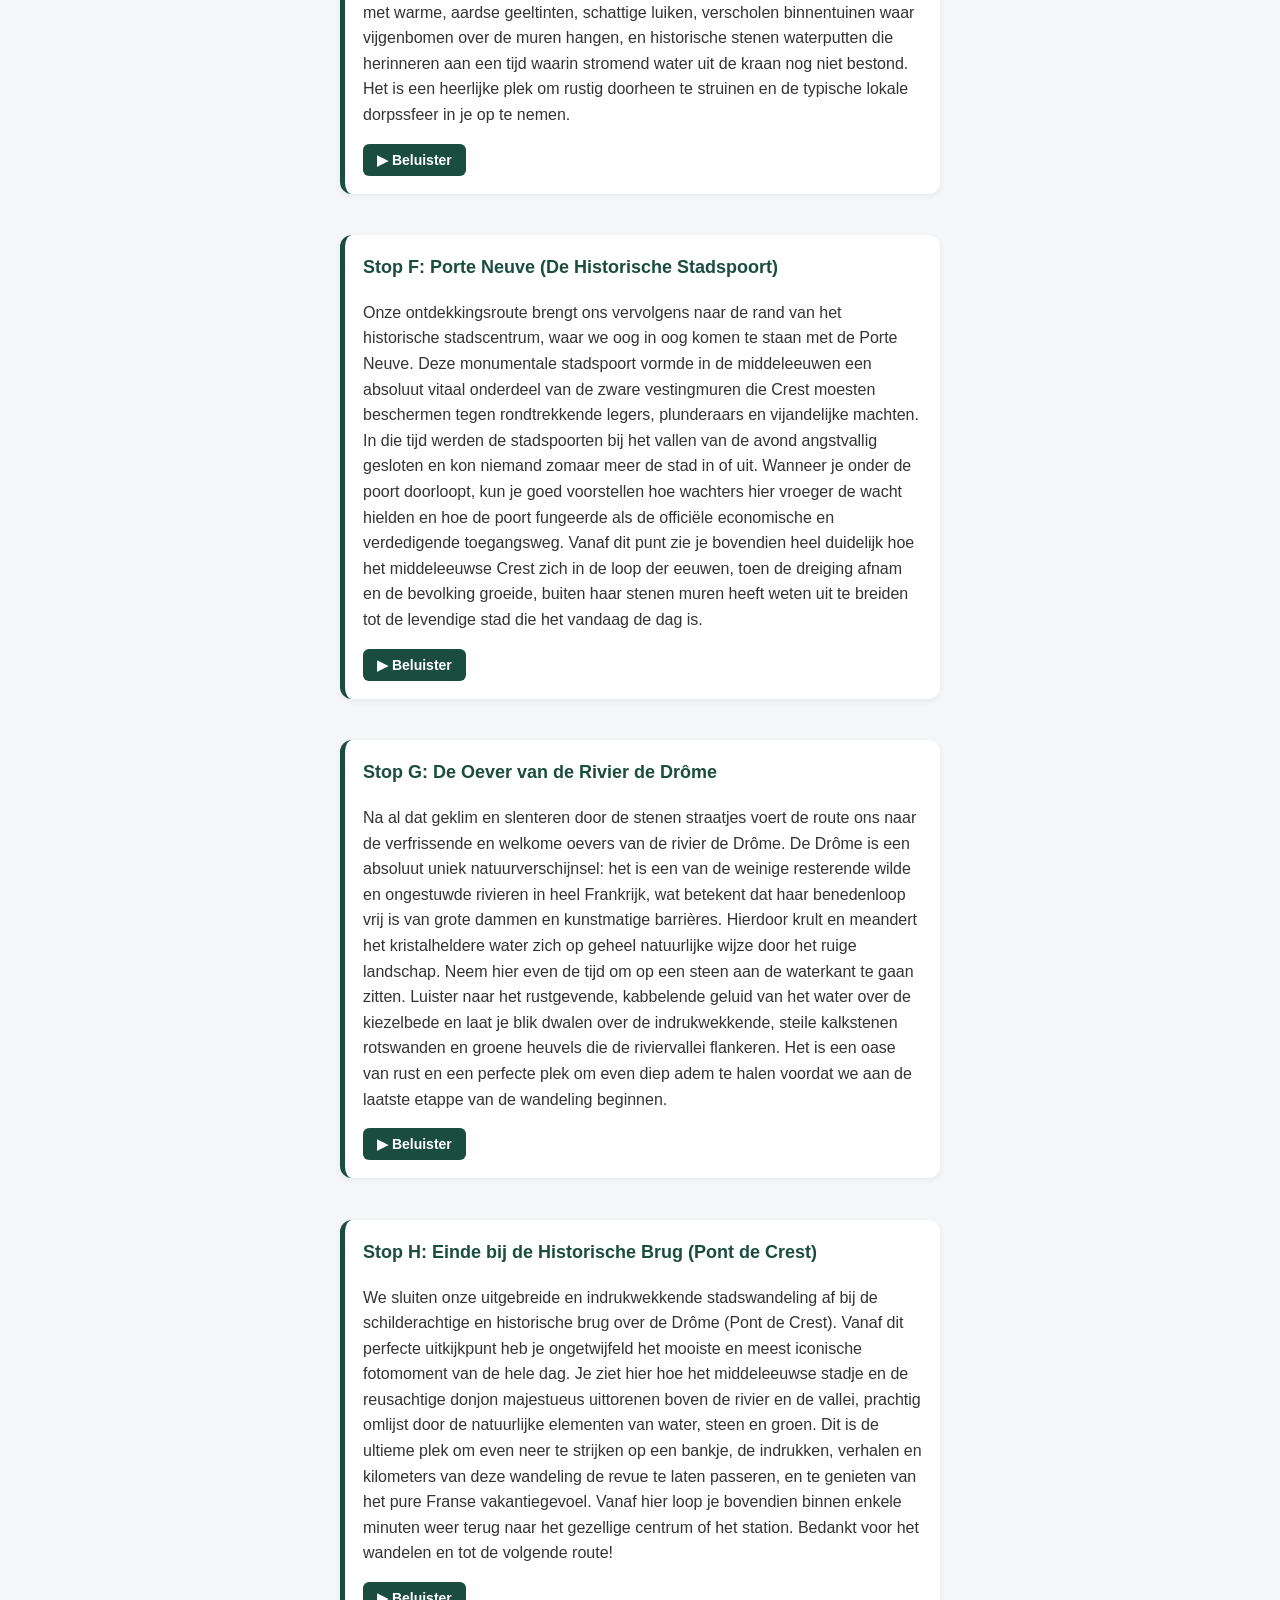
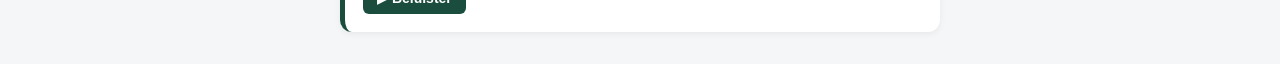
==== commit 89014d3e: "Update crest.html" ====
--- a/crest.html
+++ b/crest.html
@@ -117,6 +117,7 @@
 ​<!-- Volledige Google Maps route-link met alle stops A t/m H verwerkt -->
 <a class="btn-green" href="https://www.google.com/maps/dir/44.73138,5.05597/44.73025,5.05525/44.72948,5.05445/44.72812,5.05378/44.72750,5.05650/44.73200,5.05800/44.73080,5.05200/44.73150,5.05700/44.72900,5.05100/?travelmode=walking" target="_blank">Open live wandelroute in Google Maps</a>
 <a class="btn-green" href="https://www.google.com/maps/dir/44.7305,5.0355/44.7295,5.0350/44.7288,5.0345/44.7272,5.0358/44.7265,5.0370/44.7310,5.0360/44.7290,5.0325/44.7280,5.0315/?travelmode=walking" target="_blank">Open live wandelroute in Google Maps</a>
+<a class="btn-green" href="https://www.google.com/maps/dir/Place+du+G%C3%A9n%C3%A9ral+de+Gaulle,+Crest,+France/Vieux+Crest,+Crest,+France/%C3%89glise+Saint-Sauveur,+Crest,+France/Tour+de+Crest,+Crest,+France/Quartier+des+Cordeliers,+Crest,+France/Porte+Neuve,+Crest,+France/Quai+B%C3%A9ranger,+Crest,+France/Pont+de+Crest,+Crest,+France/?travelmode=walking" target="_blank">Open live wandelroute in Google Maps</a>
   
   <div class="stop">
 <h3>Stop A: Place du Général de Gaulle</h3>
